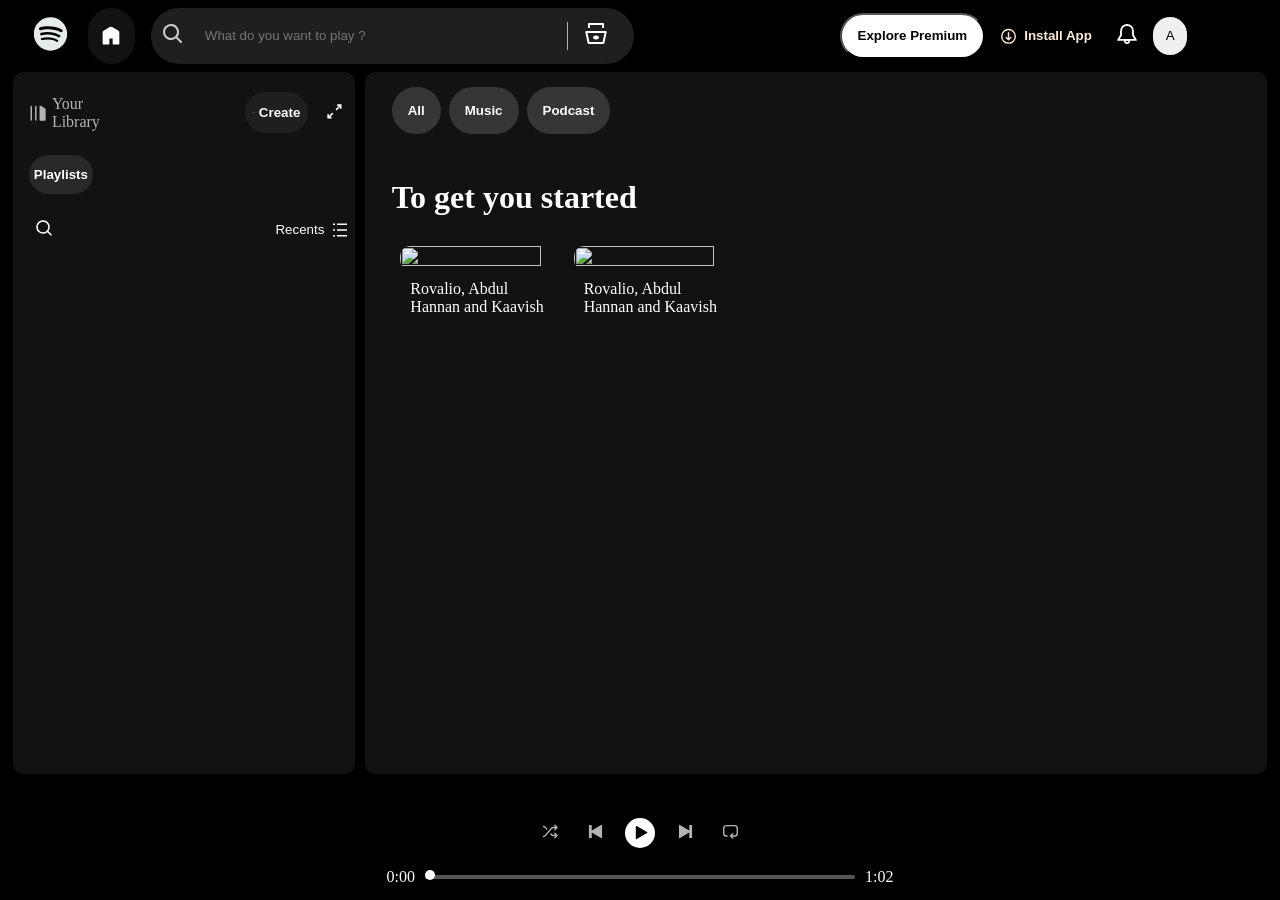
==== index.html @ 69450d86 "add more functionality to the control bar and did some UI improvement" ====
<!DOCTYPE html>
<html lang="en">

<head>
    <meta charset="UTF-8">
    <meta name="viewport" content="width=device-width, initial-scale=1.0">
    <title>Spotify Clone</title>
    <link rel="stylesheet" href="style.css">
    <link rel="stylesheet" href="utility.css">
    <link rel="icon" href="favicon.ico">

</head>

<body>
    <header class=" margine-auto align-center flex">
        <div class="logo">
            <img src="logo/Spotify-Icon-Black-Logo.wine.svg" alt="Spotify Logo" class="invert">
        </div>
        <nav class="nav flex align-center">
            <button class="home">
                <img src="logo/home.svg" alt="home" class="invet" width="20px" height="100%">
            </button>
            <div class="search-bar flex align-center">
                <div class="icon left-icon">
                    <svg viewBox="0 0 24 24" width="24" height="24" fill="#ccc">
                        <path
                            d="M10 2a8 8 0 0 1 6.32 12.9l4.39 4.38a1 1 0 0 1-1.42 1.42l-4.38-4.39A8 8 0 1 1 10 2zm0 2a6 6 0 1 0 0 12 6 6 0 0 0 0-12z">
                        </path>
                    </svg>
                </div>
                <input type="search" name="" id="" placeholder="What do you want to play ?" class="search-input">
                <div class="icon right-icon align-center">
                    <?xml version="1.0" encoding="UTF-8"?>
                    <svg xmlns="http://www.w3.org/2000/svg" viewBox="0 0 24 24" fill="#fff" width="24" height="24">
                        <path d="M15 15.5c0 1.105-1.343 2-3 2s-3-.895-3-2 1.343-2 3-2 3 .895 3 2z" />
                        <path
                            d="M1.513 9.37A1 1 0 0 1 2.291 9h19.418a1 1 0 0 1 .979 1.208l-2.339 11a1 1 0 0 1-.978.792H4.63a1 1 0 0 1-.978-.792l-2.339-11a1 1 0 0 1 .201-.837zM3.525 11l1.913 9h13.123l1.913-9H3.525zM4 2a1 1 0 0 1 1-1h14a1 1 0 0 1 1 1v4h-2V3H6v3H4V2z" />
                    </svg>
                </div>
            </div>
        </nav>
        <div class="more flex align-center">
            <button class="B1">Explore Premium</button>
            <button class="B2 align-center">
                <?xml version="1.0" encoding="UTF-8"?>
                <svg xmlns="http://www.w3.org/2000/svg" fill="currentColor" viewBox="0 0 16 16">
                    <path
                        d="M4.995 8.745a.75.75 0 0 1 1.06 0L7.25 9.939V4a.75.75 0 0 1 1.5 0v5.94l1.195-1.195a.75.75 0 1 1 1.06 1.06L8 12.811l-.528-.528a.945.945 0 0 1-.005-.005L4.995 9.805a.75.75 0 0 1 0-1.06z" />
                    <path d="M0 8a8 8 0 1 1 16 0A8 8 0 0 1 0 8zm8-6.5a6.5 6.5 0 1 0 0 13 6.5 6.5 0 0 0 0-13z" />
                </svg>
                <span>Install App</span>
            </button>
            <button class="B3 invert">
                <?xml version="1.0" encoding="UTF-8"?>
                <svg xmlns="http://www.w3.org/2000/svg" fill="currentColor" viewBox="0 0 16 16">
                    <path
                        d="M8 1.5a4 4 0 0 0-4 4v3.27a.75.75 0 0 1-.1.373L2.255 12h11.49L12.1 9.142a.75.75 0 0 1-.1-.374V5.5a4 4 0 0 0-4-4zm-5.5 4a5.5 5.5 0 0 1 11 0v3.067l2.193 3.809a.75.75 0 0 1-.65 1.124H10.5a2.5 2.5 0 0 1-5 0H.957a.75.75 0 0 1-.65-1.124L2.5 8.569V5.5zm4.5 8a1 1 0 1 0 2 0H7z" />
                </svg>
            </button>
            <button class="B4">A</button>
        </div>
        </div>
    </header>
    <div class="container flex">
        <div class="left">
            <div class="Left-content">
                <div class="Your-library flex align-center space-around">
                    <div class="your-lib flex align-center">
                        <?xml version="1.0" encoding="UTF-8"?>
                        <svg xmlns="http://www.w3.org/2000/svg" viewBox="0 0 24 24" fill="currentColor">
                            <path
                                d="M3 22a1 1 0 0 1-1-1V3a1 1 0 0 1 2 0v18a1 1 0 0 1-1 1zM15.5 2.134A1 1 0 0 0 14 3v18a1 1 0 0 0 1 1h6a1 1 0 0 0 1-1V6.464a1 1 0 0 0-.5-.866l-6-3.464zM9 2a1 1 0 0 0-1 1v18a1 1 0 1 0 2 0V3a1 1 0 0 0-1-1z" />
                        </svg>
                        Your Library
                    </div>
                    <div class="create flex align-center">

                        <button class="b1 align-center flex justify-center">
                            <?xml version="1.0" encoding="UTF-8"?>
                            <svg xmlns="http://www.w3.org/2000/svg" viewBox="0 0 16 16" fill="currentColor">
                                <path
                                    d="M15.25 8a.75.75 0 0 1-.75.75H8.75v5.75a.75.75 0 0 1-1.5 0V8.75H1.5a.75.75 0 0 1 0-1.5h5.75V1.5a.75.75 0 0 1 1.5 0v5.75h5.75a.75.75 0 0 1 .75.75z" />
                            </svg>
                            Create
                        </button>
                        <button class="b2">
                            <?xml version="1.0" encoding="UTF-8"?>
                            <svg xmlns="http://www.w3.org/2000/svg" data-encore-id="icon" role="img" aria-hidden="true"
                                class="e-9800-icon e-9800-baseline" viewBox="0 0 16 16"
                                style="--encore-icon-height: var(--encore-graphic-size-decorative-smaller); --encore-icon-width: var(--encore-graphic-size-decorative-smaller);"
                                fill="#fff">
                                <path
                                    d="M6.53 9.47a.75.75 0 0 1 0 1.06l-2.72 2.72h1.018a.75.75 0 0 1 0 1.5H1.25v-3.579a.75.75 0 0 1 1.5 0v1.018l2.72-2.72a.75.75 0 0 1 1.06 0zm2.94-2.94a.75.75 0 0 1 0-1.06l2.72-2.72h-1.018a.75.75 0 1 1 0-1.5h3.578v3.579a.75.75 0 0 1-1.5 0V3.81l-2.72 2.72a.75.75 0 0 1-1.06 0z" />
                            </svg>
                        </button>
                    </div>
                </div>
                <div class="Playlists flex align-center">
                    <button class="inline-flex align-center justify-center">Playlists</button>
                </div>
                <div class="recents flex space-between align-center">
                    <button>
                        <svg data-encore-id="icon" role="img" aria-hidden="true"
                            class="e-9800-icon e-9800-baseline CIVozJ8XNPJ60uMN23Yg" viewBox="0 0 16 16"
                            style="filter: invert(1); --encore-icon-height: var(--encore-graphic-size-decorative-smaller); --encore-icon-width: var(--encore-graphic-size-decorative-smaller);">
                            <path
                                d="M7 1.75a5.25 5.25 0 1 0 0 10.5 5.25 5.25 0 0 0 0-10.5zM.25 7a6.75 6.75 0 1 1 12.096 4.12l3.184 3.185a.75.75 0 1 1-1.06 1.06L11.304 12.2A6.75 6.75 0 0 1 .25 7z" />
                        </svg>
                    </button>
                    <button class="flex gap">
                        <span>Recents</span>
                        <svg data-encore-id="icon" role="img" aria-hidden="true"
                            class="e-9800-icon e-9800-baseline e-9800-icon--auto-mirror" viewBox="0 0 16 16"
                            style="filter: invert(1); --encore-icon-height: var(--encore-graphic-size-decorative-smaller); --encore-icon-width: var(--encore-graphic-size-decorative-smaller);">
                            <path
                                d="M15 14.5H5V13h10v1.5zm0-5.75H5v-1.5h10v1.5zM15 3H5V1.5h10V3zM3 3H1V1.5h2V3zm0 11.5H1V13h2v1.5zm0-5.75H1v-1.5h2v1.5z" />
                        </svg>
                    </button>
                    </span>
                </div>
                <div class="song-list flex column">
                    <!-- javascript code -->
                </div>
            </div>
        </div>
        <div class="right">
            <div class="Music-Type flex align-center">
                <button class="R-button flex align-center">All</button>
                <button class="R-button flex align-center">Music</button>
                <button class="R-button flex align-center">Podcast</button>
            </div>
            <div class="Right-content">
                <h1><a href="#">To get you started</a></h1>
                <div class="cards flex row">
                    <div class="card flex">
                        <img src="https://seed-mix-image.spotifycdn.com/v6/img/artist/3atMq790wQ7IqjeSO0HFeP/en/default"
                            alt="">
                        <button class="play-button">
                            <svg xmlns="http://www.w3.org/2000/svg" viewBox="0 0 24 24" aria-hidden="true" fill="none">
                                <path fill="currentColor"
                                    d="m7.05 3.606 13.49 7.788a.7.7 0 0 1 0 1.212L7.05 20.394A.7.7 0 0 1 6 19.788V4.212a.7.7 0 0 1 1.05-.606z" />
                            </svg>
                        </button>
                        <p>Rovalio, Abdul Hannan and Kaavish</p>
                    </div>
                    <div class="card flex">
                        <img src="https://seed-mix-image.spotifycdn.com/v6/img/artist/3atMq790wQ7IqjeSO0HFeP/en/default"
                            alt="">
                        <button class="play-button">
                            <svg xmlns="http://www.w3.org/2000/svg" viewBox="0 0 24 24" aria-hidden="true" fill="none">
                                <path fill="currentColor"
                                    d="m7.05 3.606 13.49 7.788a.7.7 0 0 1 0 1.212L7.05 20.394A.7.7 0 0 1 6 19.788V4.212a.7.7 0 0 1 1.05-.606z" />
                            </svg>
                        </button>
                        <p>Rovalio, Abdul Hannan and Kaavish</p>
                    </div>
                </div>
            </div>
            <footer class="spotify-footer">
                <div class="footer-top">
                    <div class="footer-top-left flex">

                        <div class="footer-column">
                            <h3 class="footer-heading">Company</h3>
                            <ul class="footer-list">
                                <li><a href="#">About</a></li>
                                <li><a href="#">Jobs</a></li>
                                <li><a href="#">For the Record</a></li>
                            </ul>
                        </div>

                        <div class="footer-column">
                            <h3 class="footer-heading">Communities</h3>
                            <ul class="footer-list">
                                <li><a href="#">For Artists</a></li>
                                <li><a href="#">Developers</a></li>
                                <li><a href="#">Advertising</a></li>
                                <li><a href="#">Investors</a></li>
                                <li><a href="#">Vendors</a></li>
                            </ul>
                        </div>

                        <div class="footer-column">
                            <h3 class="footer-heading">Useful links</h3>
                            <ul class="footer-list">
                                <li><a href="#">Support</a></li>
                                <li><a href="#">Free Mobile App</a></li>
                            </ul>
                        </div>

                        <div class="footer-column">
                            <h3 class="footer-heading">Spotify Plans</h3>
                            <ul class="footer-list">
                                <li><a href="#">Premium Individual</a></li>
                                <li><a href="#">Premium Duo</a></li>
                                <li><a href="#">Premium Family</a></li>
                                <li><a href="#">Premium Student</a></li>
                                <li><a href="#">Spotify Free</a></li>
                            </ul>
                        </div>
                    </div>
                    <div class="footer-top-right flex">
                        <button>
                            <?xml version="1.0" encoding="UTF-8"?>
                            <svg xmlns="http://www.w3.org/2000/svg" data-encore-id="icon" role="img" aria-hidden="true"
                                class="e-9800-icon e-9800-baseline" viewBox="0 0 16 16"
                                style="--encore-icon-fill: var(--text-base, #000000); --encore-icon-height: var(--encore-graphic-size-decorative-smaller); --encore-icon-width: var(--encore-graphic-size-decorative-smaller);"
                                fill="#fff">
                                <path
                                    d="M8 1.44c2.136 0 2.389.009 3.233.047.78.036 1.203.166 1.485.276.348.128.663.332.921.598.266.258.47.573.599.921.11.282.24.706.275 1.485.039.844.047 1.097.047 3.233s-.008 2.389-.047 3.232c-.035.78-.166 1.204-.275 1.486a2.654 2.654 0 0 1-1.518 1.518c-.282.11-.706.24-1.486.275-.843.039-1.097.047-3.233.047s-2.39-.008-3.232-.047c-.78-.035-1.204-.165-1.486-.275a2.477 2.477 0 0 1-.921-.599 2.477 2.477 0 0 1-.599-.92c-.11-.282-.24-.706-.275-1.486-.038-.844-.047-1.096-.047-3.232s.009-2.39.047-3.233c.036-.78.166-1.203.275-1.485.129-.348.333-.663.599-.921a2.49 2.49 0 0 1 .92-.599c.283-.11.707-.24 1.487-.275.843-.038 1.096-.047 3.232-.047L8 1.441zm.001-1.442c-2.172 0-2.445.01-3.298.048-.854.04-1.435.176-1.943.373a3.928 3.928 0 0 0-1.417.923c-.407.4-.722.883-.923 1.417-.198.508-.333 1.09-.372 1.942C.01 5.552 0 5.826 0 8c0 2.172.01 2.445.048 3.298.04.853.174 1.433.372 1.941.2.534.516 1.017.923 1.417.4.407.883.722 1.417.923.508.198 1.09.333 1.942.372.852.039 1.126.048 3.299.048 2.172 0 2.445-.01 3.298-.048.853-.04 1.433-.174 1.94-.372a4.087 4.087 0 0 0 2.34-2.34c.199-.508.334-1.09.373-1.942.039-.851.048-1.125.048-3.298s-.01-2.445-.048-3.298c-.04-.853-.174-1.433-.372-1.94a3.924 3.924 0 0 0-.923-1.418A3.928 3.928 0 0 0 13.24.42c-.508-.197-1.09-.333-1.942-.371-.851-.041-1.125-.05-3.298-.05l.001-.001z">
                                </path>
                                <path
                                    d="M8 3.892a4.108 4.108 0 1 0 0 8.216 4.108 4.108 0 0 0 0-8.216zm0 6.775a2.668 2.668 0 1 1 0-5.335 2.668 2.668 0 0 1 0 5.335zm4.27-5.978a.96.96 0 1 0 0-1.92.96.96 0 0 0 0 1.92z">
                                </path>
                            </svg>
                        </button>
                        <button>
                            <?xml version="1.0" encoding="UTF-8"?>
                            <svg xmlns="http://www.w3.org/2000/svg" data-encore-id="icon" role="img" aria-hidden="true"
                                class="e-9800-icon e-9800-baseline" viewBox="0 0 16 16"
                                style="--encore-icon-fill: var(--text-base, #000000); --encore-icon-height: var(--encore-graphic-size-decorative-smaller); --encore-icon-width: var(--encore-graphic-size-decorative-smaller);"
                                fill="#fff">
                                <path
                                    d="M13.54 3.889a2.968 2.968 0 0 0 1.333-1.683 5.937 5.937 0 0 1-1.929.738 2.992 2.992 0 0 0-.996-.706 2.98 2.98 0 0 0-1.218-.254 2.92 2.92 0 0 0-2.143.889 2.929 2.929 0 0 0-.889 2.15c0 .212.027.442.08.691a8.475 8.475 0 0 1-3.484-.932A8.536 8.536 0 0 1 1.532 2.54a2.993 2.993 0 0 0-.413 1.523c0 .519.12 1 .361 1.445.24.445.57.805.988 1.08a2.873 2.873 0 0 1-1.373-.374v.04c0 .725.23 1.365.69 1.92a2.97 2.97 0 0 0 1.739 1.048 2.937 2.937 0 0 1-1.365.056 2.94 2.94 0 0 0 1.063 1.5 2.945 2.945 0 0 0 1.77.603 5.944 5.944 0 0 1-3.77 1.302c-.243 0-.484-.016-.722-.048A8.414 8.414 0 0 0 5.15 14c.905 0 1.763-.12 2.572-.361.81-.24 1.526-.57 2.147-.988a9.044 9.044 0 0 0 1.683-1.46c.5-.556.911-1.155 1.234-1.798a9.532 9.532 0 0 0 .738-1.988 8.417 8.417 0 0 0 .246-2.429 6.177 6.177 0 0 0 1.508-1.563c-.56.249-1.14.407-1.738.476z" />
                            </svg>
                        </button>
                        <button>
                            <?xml version="1.0" encoding="UTF-8"?>
                            <svg xmlns="http://www.w3.org/2000/svg" data-encore-id="icon" role="img" aria-hidden="true"
                                class="e-9800-icon e-9800-baseline" viewBox="0 0 16 16"
                                style="--encore-icon-height: var(--encore-graphic-size-decorative-smaller); --encore-icon-width: var(--encore-graphic-size-decorative-smaller);"
                                fill="#fff">
                                <path
                                    d="M16 8a8 8 0 1 0-9.25 7.903v-5.59H4.719V8H6.75V6.237c0-2.005 1.194-3.112 3.022-3.112.875 0 1.79.156 1.79.156V5.25h-1.008c-.994 0-1.304.617-1.304 1.25V8h2.219l-.355 2.313H9.25v5.59A8.002 8.002 0 0 0 16 8z" />
                            </svg>
                        </button>

                    </div>
                </div>

                <div class="footer-bottom flex align-center">
                    <div class="legal-links flex">
                        <a href="#">Legal</a>
                        <a href="#">Safety & Privacy Center</a>
                        <a href="#">Privacy Policy</a>
                        <a href="#">Cookies</a>
                        <a href="#">About Ads</a>
                        <a href="#">Accessibility</a>
                    </div>
                    <div class="copyright flex">
                        © 2025 Spotify AB
                    </div>
                </div>
            </footer>
        </div>
    </div>
    <footer class="currently-playing">
        <div class="controls flex justify-center align-center column">
            <div class="Playing flex justify-center align-center">
                <button>
                    <?xml version="1.0" encoding="UTF-8"?>
                    <svg xmlns="http://www.w3.org/2000/svg" data-encore-id="icon" role="img" aria-hidden="true"
                        class="e-9800-icon e-9800-baseline" viewBox="0 0 16 16"
                        style="--encore-icon-height: var(--encore-graphic-size-decorative-smaller); --encore-icon-width: var(--encore-graphic-size-decorative-smaller);"
                        fill="#b3b3b3">
                        <path
                            d="M13.151.922a.75.75 0 1 0-1.06 1.06L13.109 3H11.16a3.75 3.75 0 0 0-2.873 1.34l-6.173 7.356A2.25 2.25 0 0 1 .39 12.5H0V14h.391a3.75 3.75 0 0 0 2.873-1.34l6.173-7.356a2.25 2.25 0 0 1 1.724-.804h1.947l-1.017 1.018a.75.75 0 0 0 1.06 1.06L15.98 3.75 13.15.922zM.391 3.5H0V2h.391c1.109 0 2.16.49 2.873 1.34L4.89 5.277l-.979 1.167-1.796-2.14A2.25 2.25 0 0 0 .39 3.5z" />
                        <path
                            d="m7.5 10.723.98-1.167.957 1.14a2.25 2.25 0 0 0 1.724.804h1.947l-1.017-1.018a.75.75 0 1 1 1.06-1.06l2.829 2.828-2.829 2.828a.75.75 0 1 1-1.06-1.06L13.109 13H11.16a3.75 3.75 0 0 1-2.873-1.34l-.787-.938z" />
                    </svg>
                </button>
                <button class="previous">
                    <?xml version="1.0" encoding="UTF-8"?>
                    <svg xmlns="http://www.w3.org/2000/svg" viewBox="0 0 16 16" fill="#b3b3b3">
                        <path
                            d="M3.3 1a.7.7 0 0 1 .7.7v5.15l9.95-5.744a.7.7 0 0 1 1.05.606v12.575a.7.7 0 0 1-1.05.607L4 9.149V14.3a.7.7 0 0 1-.7.7H1.7a.7.7 0 0 1-.7-.7V1.7a.7.7 0 0 1 .7-.7h1.6z" />
                    </svg>
                </button>
                <button class="inline-flex align-center justify-center" id="toggle">
                    <?xml version="1.0" encoding="UTF-8"?>
                    <svg xmlns="http://www.w3.org/2000/svg" viewBox="0 0 16 16" fill="#000000">
                        <path
                            d="M3 1.713a.7.7 0 0 1 1.05-.607l10.89 6.288a.7.7 0 0 1 0 1.212L4.05 14.894A.7.7 0 0 1 3 14.288V1.713z" />
                    </svg>
                </button>
                <button class="next">
                    <?xml version="1.0" encoding="UTF-8"?>
                    <svg xmlns="http://www.w3.org/2000/svg" data-encore-id="icon" role="img" fill="#b3b3b3"
                        aria-hidden="true" class="e-9800-icon e-9800-baseline" viewBox="0 0 16 16"
                        style="--encore-icon-height: var(--encore-graphic-size-decorative-smaller); --encore-icon-width: var(--encore-graphic-size-decorative-smaller);">
                        <path
                            d="M12.7 1a.7.7 0 0 0-.7.7v5.15L2.05 1.107A.7.7 0 0 0 1 1.712v12.575a.7.7 0 0 0 1.05.607L12 9.149V14.3a.7.7 0 0 0 .7.7h1.6a.7.7 0 0 0 .7-.7V1.7a.7.7 0 0 0-.7-.7h-1.6z" />
                    </svg>
                </button>
                <button>
                    <?xml version="1.0" encoding="UTF-8"?>
                    <svg xmlns="http://www.w3.org/2000/svg" viewBox="0 0 16 16" fill="#b3b3b3">
                        <path
                            d="M0 4.75A3.75 3.75 0 0 1 3.75 1h8.5A3.75 3.75 0 0 1 16 4.75v5a3.75 3.75 0 0 1-3.75 3.75H9.81l1.018 1.018a.75.75 0 1 1-1.06 1.06L6.939 12.75l2.829-2.828a.75.75 0 1 1 1.06 1.06L9.811 12h2.439a2.25 2.25 0 0 0 2.25-2.25v-5a2.25 2.25 0 0 0-2.25-2.25h-8.5A2.25 2.25 0 0 0 1.5 4.75v5A2.25 2.25 0 0 0 3.75 12H5v1.5H3.75A3.75 3.75 0 0 1 0 9.75v-5z" />
                    </svg>
                </button>
            </div>
            <div class="seek-bar">
                <span class="current-time" id="current-time">0:00</span>
                <input type="range" class="progress" value="0" min="0" max="100">
                <span class="duration" id="duration">1:02</span>
            </div>
        </div>
    </footer>
    <script src="script.js"></script>
</body>

</html>
---- style.css ----
* {
    margin: 0;
    padding: 0;
    box-sizing: border-box;
}

body {
    background-color: black;
    color: #fff;
}

header {
    position: relative;
    padding: 0;
    margin: 0;
    width: 98vw;
    height: 8vh;
    min-height: 65px;
}

.right-icon {
    padding-right: 1rem;
    padding-left: 1rem;
    border-left: 1px solid #b3b3b3;
}

.nav {
    height: 90%;
    gap: 1rem;
}

.home {
    border: none;
    width: 47px;
    height: 85%;
    border-radius: 30px;
    background-color: #121212;
}

.logo img {
    height: 100%;
    width: 75px;
}

.search-input {
    width: 25rem;
    height: 100%;
    border: none;
    background-color: #1f1f1f;
    color: #fff;
}

input {
    border: none;
    outline: none;
    background: transparent;
}

input:focus {
    outline: none;
    box-shadow: none;
}

.search-bar {
    gap: 20px;
    padding-left: 10px;
    padding-right: 10px;
    background-color: #1f1f1f;
    border-radius: 50px;
    width: 80%;
    height: 85%;
}


.border-white {
    border: 2px solid white;
}


.more {
    margin-right: 5rem;
    width: 70%;
    display: flex;
    justify-content: end;
    gap: 16px;
    height: 90%;
}

.B1 {
    font-weight: 700;
    padding-left: 1rem;
    padding-right: 1rem;
    height: 70%;
    background-color: #fff;
    border-radius: 30px;
    color: black;
}

.B2 {
    font-weight: 700;
    display: inline-flex;
    white-space: nowrap;
    height: 70%;
    width: 100px;
    background-color: black;
    border: none;
    color: antiquewhite;
}

.B2 svg {
    height: 50%;
    width: 15px;
    margin-right: 0.5rem;
}

.B3 {
    border: none;
    height: 70%;
    width: 20px;
    background-color: #fff;
}

.B4 {
    height: 60%;
    width: 34px;
    border-radius: 50px;
    border: none;
}

.container {
    width: 98vw;
    margin: 1%;
    margin-top: 0;
    gap: 10px;
    height: 78vh;
}

.left {
    padding: 0.5%;
    width: 28%;
    background-color: #121212;
    border-radius: 10px;
    height: 100%;
}


.Playlists {
    height: 8%;
    width: 100%;
}

.Playlists button {
    font-weight: 700;
    color: #fff;
    border: none;
    background-color: #292929;
    border-radius: 30px;
    width: 20%;
    height: 70%;
    padding: 3%;

}

.recents {
    gap: 1rem;
    height: 8%;
    width: 100%;
}

.recents button {
    color: #fff;
    border: none;
    background-color: transparent;
    border-radius: 30px;
}

.recents button:nth-of-type(1) {
    width: 30px;
    height: 30px;    
}

.recents button:nth-of-type(1):hover {
    background-color: #292929;
}

.recents button:nth-of-type(2):hover {
    transform: scale(1.1);
}

.recents button svg {
    width: 1rem;
    height: 1rem;
}

.right {
    width: 74%;
    background-color: #121212;
    border-radius: 10px;
    height: 100%;
    overflow-y: auto;
    position: relative;
    overflow-x: hidden;
}

.Right-content {
    margin-top: 30px;
    margin-left: 3%;
    width: 96%;
    height: 100%;
    margin-bottom: 10%;
}


.Right-content h1 a {
    text-decoration: none;
    color: #fff;
}

.Right-content h1 a:hover {
    text-decoration: underline;
}

.Music-Type {
    margin-left: 3%;
    gap: 0.5rem;
    height: 11%;
    width: 100%;
    position: sticky;
    z-index: 3;
    top: 0;
    background-color: #121212;
}

.currently-playing {
    position: fixed;
    margin: auto;
    width: 99vw;
    height: 13vh;
    bottom: 0;
    left: 0;
    right: 0;
    z-index: 2;
}

::-webkit-scrollbar {
    display: none;
}

.R-button {
    background-color: #363636;
    color: #fefefe;
    padding-left: 1rem;
    padding-right: 1rem;
    border: none;
    border-radius: 30px;
    height: 60%;
    font-weight: 700;
}

.Left-content {
    overflow-y: scroll;
    width: 100%;
    height: 100%;
    padding-left: 3%;
}

.Your-library {

    width: 100%;
    height: 10%;
}

.Your-library div {
    width: 40%;
    height: 100%;
}

.Your-library svg {
    height: 50%;
    width: 18%;
    margin-right: 0.3rem;
}

.your-lib {
    color: #b3b3b3;
}

.create {
    gap: 1rem;
    margin-left: 35%;
}

.b1 {
    background-color: #1f1f1f;
    width: auto;
    height: 60%;
    border-radius: 30px;
    padding-left: 0.5rem;
    padding-right: 0.5rem;
    font-weight: 700;
    border: none;
    color: #fefefe;
}

.b2 {
    color: #b3b3b3;
    border: none;
    background-color: #121212;
    width: auto;
    height: 60%;
}

.b2 svg {
    width: 70%;
    height: 70%;
}

.cards {
    display: flex;
    flex-direction: column;
    margin-top: 20px;
}

.card {
    position: relative;
    border-radius: 10px;
    flex-direction: column;
    width: 20%;
    height: 60%;
}

.card:hover {
    background-color: #a5a4a436;
    cursor: pointer;

}

.card img {
    width: 90%;
    height: 80%;
    border-radius: 10px;
    margin: auto;
    margin-top: 10px;
}

.card p {
    padding: 10px;
    margin-top: 5px;
    width: 90%;
    margin: auto;
    margin-bottom: 5px;
}

.play-button {
    position: absolute;
    right: 8%;
    top: 55%;
    width: 50px;
    height: 50px;
    background-color: #1ed760;
    border: none;
    border-radius: 50%;
    opacity: 0;
    display: flex;
    align-items: center;
    justify-content: center;
    cursor: pointer;
    transition: opacity 0.3s ease;
}

.card:hover .play-button {
    opacity: 1;
    pointer-events: auto;
}

.play-button svg {
    width: 60%;
    height: 60%;
    color: black;
}

.spotify-footer {
    padding: 4%;
    width: 99%;
    color: #fff;
    font-family: Arial, sans-serif;
}

.footer-top {
    display: flex;
    padding-bottom: 3%;
    margin-bottom: 4%;
    flex-wrap: wrap;
    border-bottom: 2px solid #fefefe;
}

.footer-top-left {
    width: 75%;
    height: 99%;
}

.footer-top-right {
    position: absolute;
    right: 4%;
    gap: 20px;
}

.footer-top-right button {
    display: inline-flex;
    align-items: center;
    justify-content: center;
    background-color: #292929;
    border: none;
    border-radius: 30px;
    width: 40px;
    height: 40px;
}

.footer-top-right button:hover {
    background-color: #a5a4a436;
}

.footer-top-right button svg {
    width: 40%;
    height: 40%;
}

.footer-column {
    flex: 1;
    min-width: 200px;
}

.footer-heading {
    color: #fff;
    font-size: 16px;
    margin-bottom: 20px;
}

.footer-list li {
    margin-bottom: 15px;
    list-style: none;
}

.footer-list a {
    color: #919496;
    text-decoration: none;
    font-size: 14px;
}

.footer-list a:hover {
    color: #fff;
    text-decoration: underline;
}

.footer-bottom {
    max-width: 1200px;
}

.legal-links {
    gap: 15px;
}

.legal-links a {
    color: #919496;
    text-decoration: none;
    font-size: 12px;
}

.legal-links a:hover {
    color: #fff;
}

.copyright {
    position: absolute;
    right: 5%;
    color: #919496;
    font-size: 12px;
}

.controls {
    height: 100%;
    width: 50%;
    margin: auto;
}

.Playing {
    width: 40%;
    height: 60%;
    gap: 15px;
}

.controls button {
    border-radius: 30px;
    color: #b3b3b3;
    background-color: transparent;
    border: none;
    height: 30px;
    width: 30px;
}

.controls button:nth-of-type(3) {
    background-color: #fff;
    color: #1ed760;
}

.controls button:hover {
    color: #fff;
    transform: scale(1.1);
}

.controls button svg {
    border: none;
    height: 50%;
    width: 50%;
}

.controls button svg:hover {
    color: #b3b3b3;
}

.seek-bar {
    width: 80%;
    display: flex;
    align-items: center;
    gap: 10px;
}

.seek-bar .progress {
    flex-grow: 1;
    appearance: none;
    height: 4px;
    border-radius: 2px;
    background: #555;
    outline: none;
}

.seek-bar .progress::-webkit-slider-thumb {
    appearance: none;
    width: 10px;
    height: 10px;
    background: white;
    border-radius: 50%;
    cursor: pointer;
    margin-top: -3px;
}

.seek-bar .progress::-moz-range-thumb {
    width: 10px;
    height: 10px;
    background: white;
    border: none;
    border-radius: 50%;
    cursor: pointer;
}

.song-list{
    margin: 0 10px;
    width: 95%;
    height: 74%;
    overflow-y: scroll;
}

.song{
    padding-left: 10px;
    gap: 1.5rem;
    width: 100%;
    min-height: 5rem;
    cursor: pointer;
}

.song:hover,
.song.playing{
    border-radius: 10px;
    background-color: #1f1f1f;
}

.song ul{
    list-style: none;
    font-weight: 500;
}
.song ul li:nth-child(2){
    color: #adadad;
}
---- utility.css ----
.flex{
    display: flex;
}
.justify-center{
    justify-content: center;
}
.align-center{
    align-items: center;
}
.margine-auto{
    margin: auto;
}
.invert{
    filter: invert(1);
}
.b-red{
    border: 2px solid red;
}
.space-around{
    justify-content: space-around;
}
.column{
    flex-direction: column;
}
.row{
    flex-direction: row;
}
.inline-flex{
    display: inline-flex;
}
.gap{
    gap: 0.5rem;
}
.space-between{
    justify-content: space-between;
}
.margine-1{
    margin: 1rem;
}
.margineBottom-1{
    margin-bottom: 1rem;
}
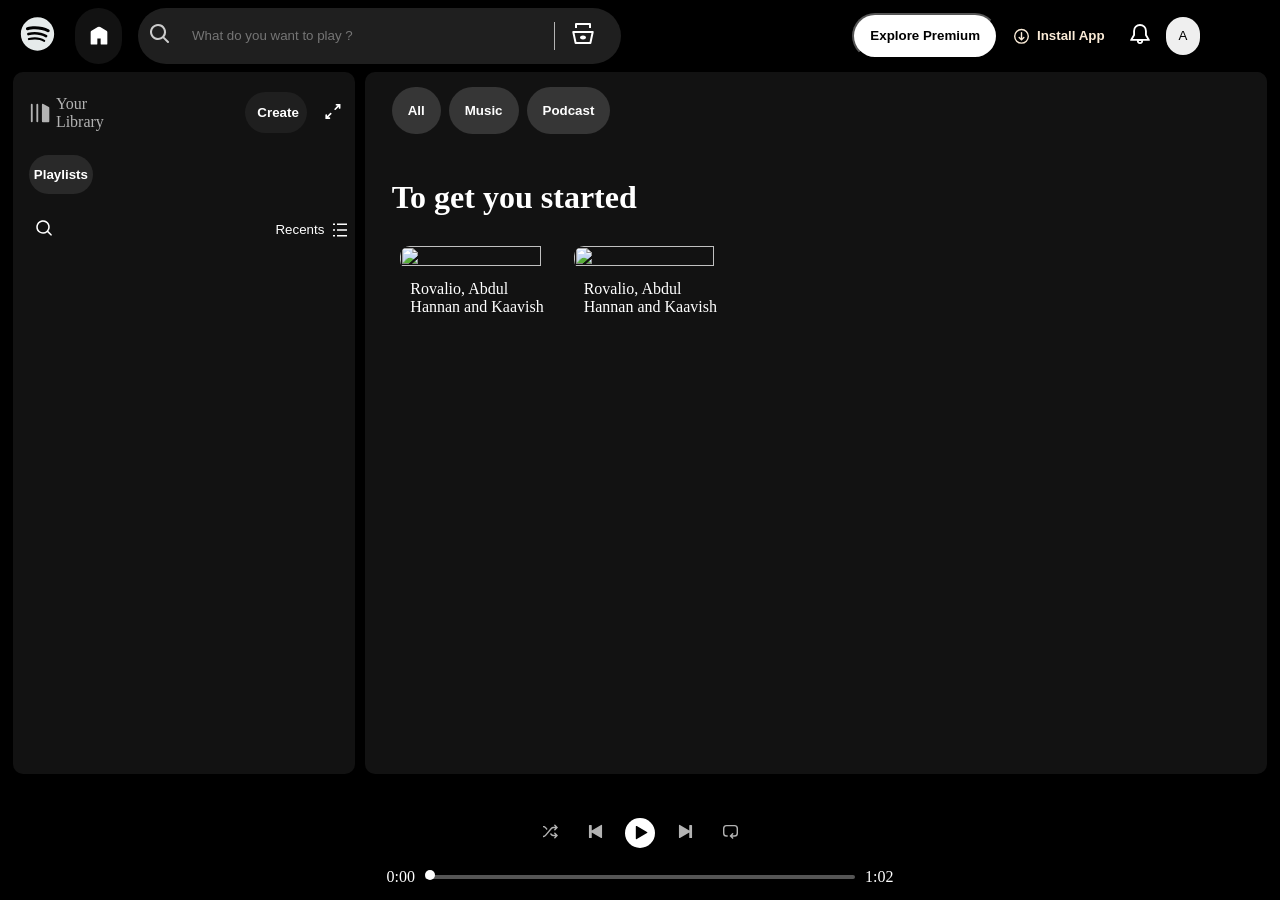
==== commit 826fd8e6: "did some UI improvements and progress on collapsing the left side" ====
--- a/index.html
+++ b/index.html
@@ -26,8 +26,7 @@
                         <path
                             d="M10 2a8 8 0 0 1 6.32 12.9l4.39 4.38a1 1 0 0 1-1.42 1.42l-4.38-4.39A8 8 0 1 1 10 2zm0 2a6 6 0 1 0 0 12 6 6 0 0 0 0-12z">
                         </path>
-                    </svg>
-                </div>
+                    </svg></div>
                 <input type="search" name="" id="" placeholder="What do you want to play ?" class="search-input">
                 <div class="icon right-icon align-center">
                     <?xml version="1.0" encoding="UTF-8"?>
@@ -62,16 +61,20 @@
         </div>
     </header>
     <div class="container flex">
-        <div class="left">
+        <div class="left" >
             <div class="Left-content">
-                <div class="Your-library flex align-center space-around">
+                <div class="Your-library flex align-center">
                     <div class="your-lib flex align-center">
-                        <?xml version="1.0" encoding="UTF-8"?>
-                        <svg xmlns="http://www.w3.org/2000/svg" viewBox="0 0 24 24" fill="currentColor">
-                            <path
+                        <div class="flex toggle-icon align-center" id="toggle-sidebar">
+                            <?xml version="1.0" encoding="UTF-8"?>
+                            <svg xmlns="http://www.w3.org/2000/svg" viewBox="0 0 24 24" fill="currentColor">
+                                <path
                                 d="M3 22a1 1 0 0 1-1-1V3a1 1 0 0 1 2 0v18a1 1 0 0 1-1 1zM15.5 2.134A1 1 0 0 0 14 3v18a1 1 0 0 0 1 1h6a1 1 0 0 0 1-1V6.464a1 1 0 0 0-.5-.866l-6-3.464zM9 2a1 1 0 0 0-1 1v18a1 1 0 1 0 2 0V3a1 1 0 0 0-1-1z" />
-                        </svg>
-                        Your Library
+                            </svg>
+                            <p>
+                                Your Library
+                            </p>
+                        </div>
                     </div>
                     <div class="create flex align-center">
 
--- a/style.css
+++ b/style.css
@@ -13,7 +13,7 @@
     position: relative;
     padding: 0;
     margin: 0;
-    width: 98vw;
+    width: 100vw;
     height: 8vh;
     min-height: 65px;
 }
@@ -26,6 +26,7 @@
 
 .nav {
     height: 90%;
+    width: 50%;
     gap: 1rem;
 }
 
@@ -51,6 +52,7 @@
 }
 
 input {
+    width: auto;
     border: none;
     outline: none;
     background: transparent;
@@ -72,9 +74,9 @@
 }
 
 
-.border-white {
+/* .border-white {
     border: 2px solid white;
-}
+} */
 
 
 .more {
@@ -141,6 +143,17 @@
     background-color: #121212;
     border-radius: 10px;
     height: 100%;
+    overflow-y: hidden;
+}
+
+
+.left_minimize {
+    padding: 0.5%;
+    width: 5%;
+    background-color: #121212;
+    border-radius: 10px;
+    height: 100%;
+    overflow-y: hidden;
 }
 
 
@@ -167,6 +180,8 @@
     width: 100%;
 }
 
+
+
 .recents button {
     color: #fff;
     border: none;
@@ -176,7 +191,7 @@
 
 .recents button:nth-of-type(1) {
     width: 30px;
-    height: 30px;    
+    height: 30px;
 }
 
 .recents button:nth-of-type(1):hover {
@@ -200,6 +215,8 @@
     overflow-y: auto;
     position: relative;
     overflow-x: hidden;
+    flex-grow: 1;
+  transition: width 0.4s ease;
 }
 
 .Right-content {
@@ -258,31 +275,39 @@
 }
 
 .Left-content {
-    overflow-y: scroll;
+    overflow-y: hidden;
     width: 100%;
     height: 100%;
     padding-left: 3%;
 }
 
 .Your-library {
-
+    overflow-y: hidden;
     width: 100%;
     height: 10%;
 }
 
 .Your-library div {
-    width: 40%;
-    height: 100%;
+    width: auto;
+    height: 100%;
+}
+
+.toggle-icon{
+    width: 50px;
+    height: auto;
 }
 
 .Your-library svg {
-    height: 50%;
-    width: 18%;
     margin-right: 0.3rem;
 }
 
 .your-lib {
     color: #b3b3b3;
+}
+
+.your-lib svg {
+    width: 24px;
+    height: 24px;
 }
 
 .create {
@@ -553,14 +578,14 @@
     cursor: pointer;
 }
 
-.song-list{
+.song-list {
     margin: 0 10px;
     width: 95%;
     height: 74%;
     overflow-y: scroll;
 }
 
-.song{
+.song {
     padding-left: 10px;
     gap: 1.5rem;
     width: 100%;
@@ -569,15 +594,38 @@
 }
 
 .song:hover,
-.song.playing{
+.song.playing {
     border-radius: 10px;
     background-color: #1f1f1f;
 }
 
-.song ul{
+.song ul {
     list-style: none;
     font-weight: 500;
 }
-.song ul li:nth-child(2){
+
+.song ul li:nth-child(2) {
     color: #adadad;
-}+}
+
+@media (max-width: 1000px) {
+    
+    .search-bar{
+        width: auto;
+    }
+    .home{
+        display: none;
+    }
+    .search-bar input{
+        display: none;
+    }
+    .right-icon{
+        display: none;
+    }
+    header{
+        position: relative;
+        background-color: #1ed760;
+        display: none;
+    }
+  
+}
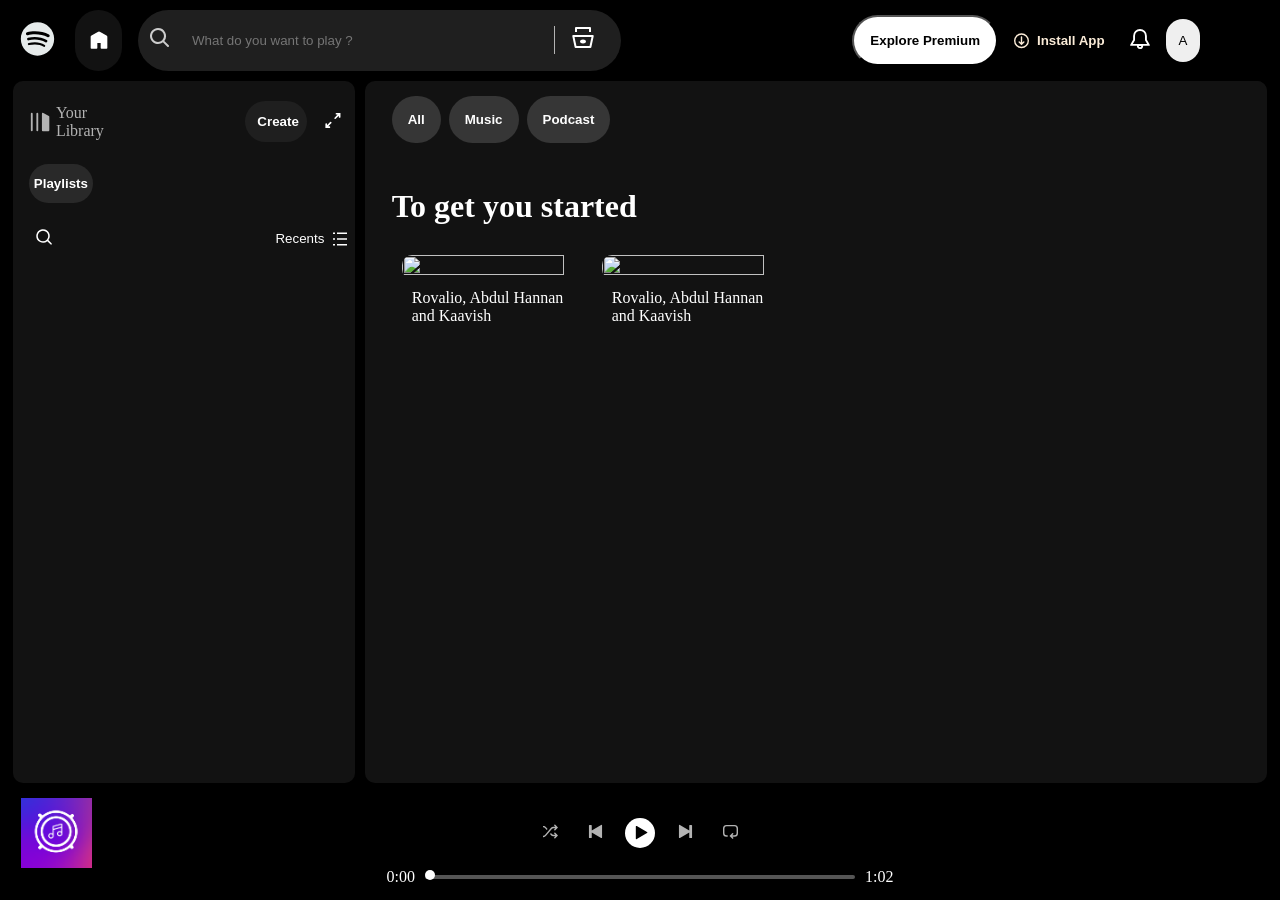
==== commit 63b363ed: "did some responsve fixes for better view in the phone using media query" ====
--- a/index.html
+++ b/index.html
@@ -12,6 +12,18 @@
 </head>
 
 <body>
+    <div class="sidebar-content flex column hidden">
+        <div id="cross">
+            <p class="cross">✕</p>
+        </div>
+        <h3>Log in</h3>
+        <h3>Sign up</h3>
+        <h4>Premium</h4>
+        <h4>Help</h4>
+        <h4>Downolad</h4>
+        <h4>Privacy</h4>
+        <h4>Terms</h4>
+    </div>
     <header class=" margine-auto align-center flex">
         <div class="logo">
             <img src="logo/Spotify-Icon-Black-Logo.wine.svg" alt="Spotify Logo" class="invert">
@@ -26,7 +38,8 @@
                         <path
                             d="M10 2a8 8 0 0 1 6.32 12.9l4.39 4.38a1 1 0 0 1-1.42 1.42l-4.38-4.39A8 8 0 1 1 10 2zm0 2a6 6 0 1 0 0 12 6 6 0 0 0 0-12z">
                         </path>
-                    </svg></div>
+                    </svg>
+                </div>
                 <input type="search" name="" id="" placeholder="What do you want to play ?" class="search-input">
                 <div class="icon right-icon align-center">
                     <?xml version="1.0" encoding="UTF-8"?>
@@ -58,18 +71,30 @@
             </button>
             <button class="B4">A</button>
         </div>
+        <div class="sidebar">
+            <button id="menuToggle" class="flex align-center">
+                <svg xmlns="http://www.w3.org/2000/svg" viewBox="0 0 24 24" width="24" height="24" fill="none"
+                    stroke="currentColor" class="invert">
+                    <path d="M4 5L20 5" stroke-width="1.5" stroke-linecap="round" stroke-linejoin="round" />
+                    <path d="M4 12L20 12" stroke-width="1.5" stroke-linecap="round" stroke-linejoin="round" />
+                    <path d="M4 19L20 19" stroke-width="1.5" stroke-linecap="round" stroke-linejoin="round" />
+                </svg>
+
+            </button>
+        </div>
         </div>
     </header>
+
     <div class="container flex">
-        <div class="left" >
+        <div class="left">
             <div class="Left-content">
-                <div class="Your-library flex align-center">
-                    <div class="your-lib flex align-center">
+                <div class="Your-library flex align-center margine-0">
+                    <div class="your-lib flex align-center margine-0">
                         <div class="flex toggle-icon align-center" id="toggle-sidebar">
                             <?xml version="1.0" encoding="UTF-8"?>
                             <svg xmlns="http://www.w3.org/2000/svg" viewBox="0 0 24 24" fill="currentColor">
                                 <path
-                                d="M3 22a1 1 0 0 1-1-1V3a1 1 0 0 1 2 0v18a1 1 0 0 1-1 1zM15.5 2.134A1 1 0 0 0 14 3v18a1 1 0 0 0 1 1h6a1 1 0 0 0 1-1V6.464a1 1 0 0 0-.5-.866l-6-3.464zM9 2a1 1 0 0 0-1 1v18a1 1 0 1 0 2 0V3a1 1 0 0 0-1-1z" />
+                                    d="M3 22a1 1 0 0 1-1-1V3a1 1 0 0 1 2 0v18a1 1 0 0 1-1 1zM15.5 2.134A1 1 0 0 0 14 3v18a1 1 0 0 0 1 1h6a1 1 0 0 0 1-1V6.464a1 1 0 0 0-.5-.866l-6-3.464zM9 2a1 1 0 0 0-1 1v18a1 1 0 1 0 2 0V3a1 1 0 0 0-1-1z" />
                             </svg>
                             <p>
                                 Your Library
@@ -77,7 +102,6 @@
                         </div>
                     </div>
                     <div class="create flex align-center">
-
                         <button class="b1 align-center flex justify-center">
                             <?xml version="1.0" encoding="UTF-8"?>
                             <svg xmlns="http://www.w3.org/2000/svg" viewBox="0 0 16 16" fill="currentColor">
@@ -121,7 +145,7 @@
                     </button>
                     </span>
                 </div>
-                <div class="song-list flex column">
+                <div class="song-list flex column grow">
                     <!-- javascript code -->
                 </div>
             </div>
@@ -160,9 +184,8 @@
                 </div>
             </div>
             <footer class="spotify-footer">
-                <div class="footer-top">
-                    <div class="footer-top-left flex">
-
+                <div class="footer-top flex space-between">
+                    <div class="footer-top-left flex wrap">
                         <div class="footer-column">
                             <h3 class="footer-heading">Company</h3>
                             <ul class="footer-list">
@@ -241,8 +264,8 @@
                     </div>
                 </div>
 
-                <div class="footer-bottom flex align-center">
-                    <div class="legal-links flex">
+                <div class="footer-bottom flex align-center space-between wrap">
+                    <div class="legal-links flex wrap">
                         <a href="#">Legal</a>
                         <a href="#">Safety & Privacy Center</a>
                         <a href="#">Privacy Policy</a>
@@ -258,6 +281,10 @@
         </div>
     </div>
     <footer class="currently-playing">
+        <div class="image flex">
+            <img src="image/music.png" alt="photo">
+            <p></p>
+        </div>
         <div class="controls flex justify-center align-center column">
             <div class="Playing flex justify-center align-center">
                 <button>
@@ -281,7 +308,7 @@
                 </button>
                 <button class="inline-flex align-center justify-center" id="toggle">
                     <?xml version="1.0" encoding="UTF-8"?>
-                    <svg xmlns="http://www.w3.org/2000/svg" viewBox="0 0 16 16" fill="#000000">
+                    <svg xmlns="http://www.w3.org/2000/svg" viewBox="0 0 16 16" fill="black">
                         <path
                             d="M3 1.713a.7.7 0 0 1 1.05-.607l10.89 6.288a.7.7 0 0 1 0 1.212L4.05 14.894A.7.7 0 0 1 3 14.288V1.713z" />
                     </svg>
--- a/style.css
+++ b/style.css
@@ -14,8 +14,7 @@
     padding: 0;
     margin: 0;
     width: 100vw;
-    height: 8vh;
-    min-height: 65px;
+    height: 9vh;
 }
 
 .right-icon {
@@ -73,9 +72,15 @@
     height: 85%;
 }
 
-
-/* .border-white {
-    border: 2px solid white;
+.sidebar {
+    display: none;
+}
+
+/* .sidebar-content{
+    z-index: -10;
+    width: 0;
+    height: 0;
+    display: none;
 } */
 
 
@@ -154,7 +159,25 @@
     border-radius: 10px;
     height: 100%;
     overflow-y: hidden;
-}
+
+}
+
+/* .icon-svg {
+    width: 24px;
+    height: 24px;
+    display: flex;
+}
+
+.left_minimize .toggle-icon {
+    width: 100%;
+    justify-content: center;
+}
+
+.left_minimize .toggle-icon svg {
+    width: 24px;
+    height: 24px;
+    margin-right: 0;
+} */
 
 
 .Playlists {
@@ -216,7 +239,7 @@
     position: relative;
     overflow-x: hidden;
     flex-grow: 1;
-  transition: width 0.4s ease;
+    transition: width 0.4s ease;
 }
 
 .Right-content {
@@ -292,7 +315,7 @@
     height: 100%;
 }
 
-.toggle-icon{
+.toggle-icon {
     width: 50px;
     height: auto;
 }
@@ -350,7 +373,7 @@
     position: relative;
     border-radius: 10px;
     flex-direction: column;
-    width: 20%;
+    width: 200px;
     height: 60%;
 }
 
@@ -425,10 +448,9 @@
 }
 
 .footer-top-right {
-    position: absolute;
-    right: 4%;
-    gap: 20px;
-}
+    gap: 10px;
+}
+
 
 .footer-top-right button {
     display: inline-flex;
@@ -452,7 +474,7 @@
 
 .footer-column {
     flex: 1;
-    min-width: 200px;
+    min-width: 170px;
 }
 
 .footer-heading {
@@ -496,8 +518,6 @@
 }
 
 .copyright {
-    position: absolute;
-    right: 5%;
     color: #919496;
     font-size: 12px;
 }
@@ -508,6 +528,21 @@
     margin: auto;
 }
 
+.image{
+    height: 60%;
+    width: auto;
+    position: absolute;
+    justify-content: start;
+    top: 15px;
+    left: 15px;
+    gap: 0.5rem;
+}
+
+.image p{
+    display: flex;
+    align-items: center;
+}
+
 .Playing {
     width: 40%;
     height: 60%;
@@ -537,6 +572,10 @@
     border: none;
     height: 50%;
     width: 50%;
+}
+
+#toggle{
+    background-color: white;
 }
 
 .controls button svg:hover {
@@ -608,24 +647,181 @@
     color: #adadad;
 }
 
-@media (max-width: 1000px) {
-    
-    .search-bar{
+@media (max-width: 1100px) {
+
+    .search-bar {
         width: auto;
     }
-    .home{
+
+    .home {
         display: none;
     }
-    .search-bar input{
+
+    .search-bar input {
         display: none;
     }
-    .right-icon{
+
+    .right-icon {
         display: none;
     }
-    header{
+
+    header {
         position: relative;
-        background-color: #1ed760;
         display: none;
-    }
-  
-}
+        height: 55px;
+    }
+
+    .footer-top-left {
+        display: flex;
+        flex-direction: column;
+    }
+
+    .footer-top {
+        flex-direction: column;
+    }
+
+    .Right-content h1 {
+        font-size: 22px;
+    }
+
+    .card {
+        width: 170px;
+        height: 230px;
+    }
+
+    .card p {
+        font-size: 12px;
+    }
+
+    .left {
+        display: none;
+    }
+
+    .currently-playing {
+        background-color: #041921;
+        position: fixed;
+        margin: auto;
+        width: 99vw;
+        height: 55px;
+        bottom: 0;
+        left: 0;
+        right: 0;
+        z-index: 3;
+
+        display: flex;
+        justify-content: space-between;
+        align-items: center;
+    }
+
+    .currently-playing button {
+        display: none;
+    }
+
+    #toggle {
+        display: block;
+        margin-left: auto;
+        margin-right: 10px;
+    }
+
+    .Playing {
+        width: 100%;
+        display: flex;
+        gap: 15px;
+    }
+
+    .B1,
+    .B4,
+    .B3 {
+        display: none;
+    }
+
+    .sidebar {
+        position: absolute;
+        right: 10px;
+        z-index: 5;
+        display: inline;
+        width: 5%;
+        height: 100%;
+        align-content: center;
+        background-color: transparent
+    }
+
+    .sidebar button {
+        background-color: transparent;
+        border: none;
+    }
+
+    .sidebar-content {
+        background-color: #121212;
+        position: fixed;
+        z-index: 10;
+        width: 101vw;
+        height: 100vh;
+        padding-left: 10%;
+        transform: translateX(200%);
+        transition: transform 0.3s ease-in-out;
+    }
+
+    .sidebar-content.show {
+        transform: translateX(0);
+    }
+
+    #cross {
+        height: 10%;
+        align-content: center;
+    }
+
+    .cross {
+        display: flex;
+        justify-content: end;
+        padding-right: 5%;
+    }
+
+    .seek-bar .current-time,
+    .seek-bar .duration {
+        display: none;
+    }
+
+    .seek-bar {
+        width: 99%;
+        display: flex;
+        position: absolute;
+        bottom: 1px;
+    }
+
+    .controls {
+        width: 100%;
+        margin: 0;
+        padding: 0;
+    }
+
+    .seek-bar input {
+        width: 100%;
+        border: 2px solid black;
+    }
+
+    .spotify-footer {
+        margin-bottom: 10%;
+    }
+
+    .image{
+        height: 80%;
+        width: auto;
+        position: absolute;
+        justify-content: start;
+        top: 5px;
+        left: 5px;
+    }
+
+    .seek-bar .progress::-webkit-slider-thumb {
+        background: transparent; 
+    }
+
+    #toggle svg{
+        filter: invert(1);
+    }
+
+    #toggle{
+        background-color: transparent;
+    }
+}
--- a/utility.css
+++ b/utility.css
@@ -39,4 +39,28 @@
 }
 .margineBottom-1{
     margin-bottom: 1rem;
+}
+
+.display-none{
+    display: none;
+}
+
+.width{
+    width: 100%;
+}
+
+.margine-0{
+    margin: 0;
+}
+
+.grow{
+    flex-grow: none;
+}
+
+.wrap{
+    flex-wrap: wrap;
+}
+
+.hidden{
+    display: none;
 }
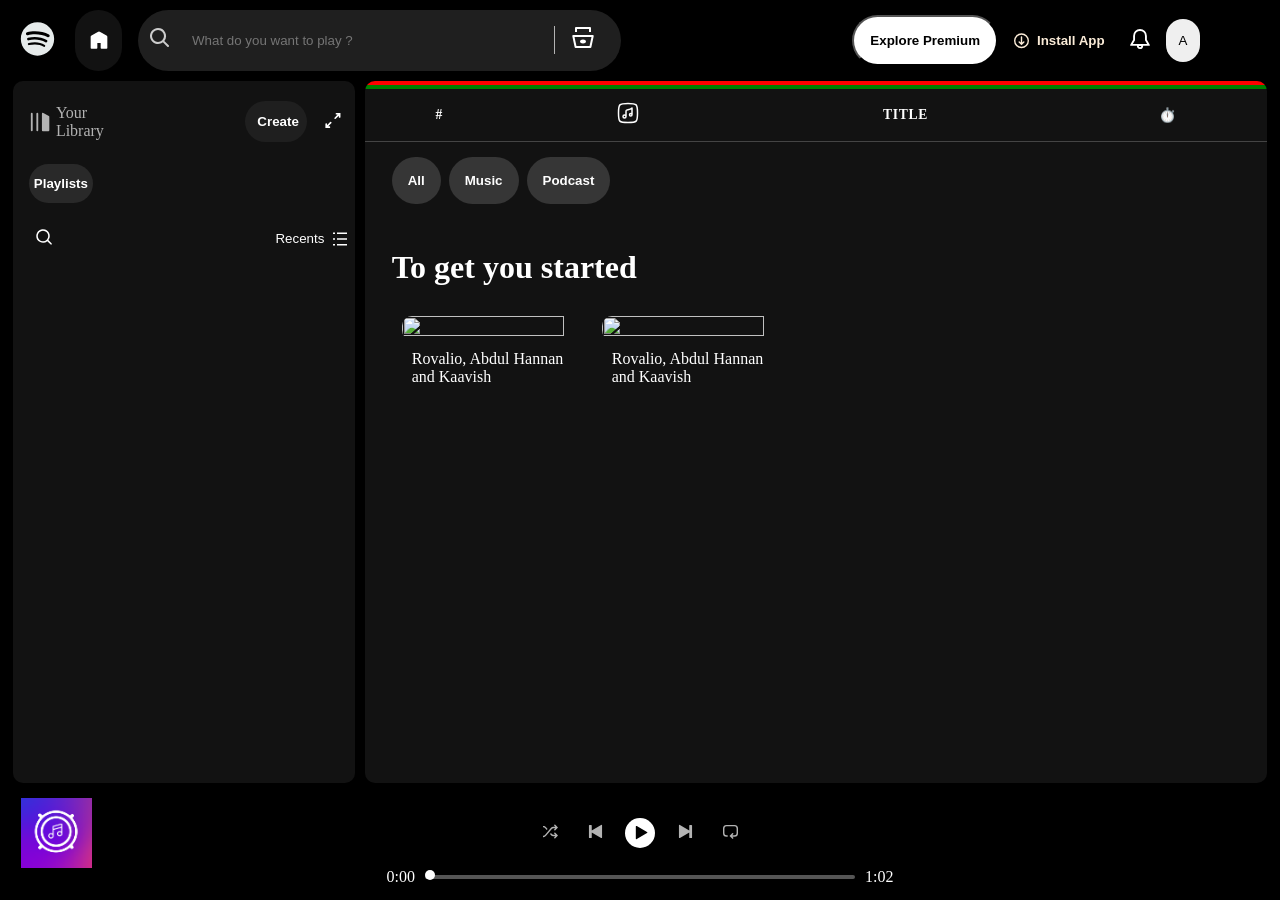
==== commit a971dfdd: "Made the JavaScript code more readable and remove some major bugs" ====
--- a/index.html
+++ b/index.html
@@ -151,6 +151,43 @@
             </div>
         </div>
         <div class="right">
+            <div class="expand">
+                <div class="cover-album b-red">
+                    <!-- <img src="https://seed-mix-image.spotifycdn.com/v6/img/artist/3atMq790wQ7IqjeSO0HFeP/en/default" alt=""> -->
+                </div>
+                <div class="tools b-green">
+
+                </div>
+                <table class="tracklist">
+                    <thead>
+                      <tr>
+                        <th>#</th>
+                        <th><svg xmlns="http://www.w3.org/2000/svg" viewBox="0 0 24 24" width="24" height="24" color="#ffffff" fill="none">
+                            <path d="M2.5 12C2.5 7.52166 2.5 5.28249 3.89124 3.89124C5.28249 2.5 7.52166 2.5 12 2.5C16.4783 2.5 18.7175 2.5 20.1088 3.89124C21.5 5.28249 21.5 7.52166 21.5 12C21.5 16.4783 21.5 18.7175 20.1088 20.1088C18.7175 21.5 16.4783 21.5 12 21.5C7.52166 21.5 5.28249 21.5 3.89124 20.1088C2.5 18.7175 2.5 16.4783 2.5 12Z" stroke="currentColor" stroke-width="1.5" />
+                            <path d="M10 15.5C10 16.3284 9.32843 17 8.5 17C7.67157 17 7 16.3284 7 15.5C7 14.6716 7.67157 14 8.5 14C9.32843 14 10 14.6716 10 15.5ZM10 15.5V11C10 10.1062 10 9.65932 10.2262 9.38299C10.4524 9.10667 10.9638 9.00361 11.9865 8.7975C13.8531 8.42135 15.3586 7.59867 16 7V13.5M16 13.75C16 14.4404 15.4404 15 14.75 15C14.0596 15 13.5 14.4404 13.5 13.75C13.5 13.0596 14.0596 12.5 14.75 12.5C15.4404 12.5 16 13.0596 16 13.75Z" stroke="currentColor" stroke-width="1.5" stroke-linecap="round" stroke-linejoin="round" />
+                        </svg></th>
+                        <th>Title</th>
+                        <th><span class="icon-clock">⏱️</span></th>
+                      </tr>
+                    </thead>
+                    <tbody>
+                        <!-- javascript code -->
+                      <!-- <tr>
+                        <td class="number">1</td>
+                        <td class="album-logo"><img src="image/music.png" alt=""></td>
+                        <td class="title">
+                          <div class="title-info">
+                            <span class="track-name">Milaap</span><br>
+                            <span class="artist">Abhay</span>
+                          </div>
+                        </td>
+                        <td class="duration">5:08</td>
+                        </td>
+                      </tr> -->
+                    </tbody>
+                  </table>
+                  
+            </div>
             <div class="Music-Type flex align-center">
                 <button class="R-button flex align-center">All</button>
                 <button class="R-button flex align-center">Music</button>
--- a/style.css
+++ b/style.css
@@ -528,7 +528,7 @@
     margin: auto;
 }
 
-.image{
+.image {
     height: 60%;
     width: auto;
     position: absolute;
@@ -538,7 +538,7 @@
     gap: 0.5rem;
 }
 
-.image p{
+.image p {
     display: flex;
     align-items: center;
 }
@@ -574,7 +574,7 @@
     width: 50%;
 }
 
-#toggle{
+#toggle {
     background-color: white;
 }
 
@@ -645,6 +645,62 @@
 
 .song ul li:nth-child(2) {
     color: #adadad;
+}
+
+.expand {
+    z-index: 100;
+    width: 100%;
+    height: auto;
+}
+
+.cover-album {
+    height: 50%;
+    width: 100%;
+}
+
+.tools {
+    width: 100%;
+    height: 18%;
+}
+
+.tracklist {
+    width: 100%;
+    height: auto;
+    border-collapse: collapse;
+}
+
+.tracklist thead th {
+    text-align: center;
+    padding: 0.75rem;
+    font-size: 0.85rem;
+    text-transform: uppercase;
+    letter-spacing: .05em;
+    border-bottom: 1px solid #444;
+}
+
+.album-logo img{
+    width: 24px;
+    height: 24px;
+}
+
+.tracklist tbody tr {
+    transition: background-color 0.2s;
+    text-align: center;
+    cursor: pointer;
+}
+
+.tracklist tbody tr:hover {
+    background: #2a2a2a;
+    cursor: pointer;
+}
+
+.tracklist td {
+    padding: 0.75rem;
+    vertical-align: middle;
+}
+
+.tracklist tr.playing {
+    background-color: rgba(255, 255, 255, 0.1);
 }
 
 @media (max-width: 1100px) {
@@ -797,14 +853,14 @@
 
     .seek-bar input {
         width: 100%;
-        border: 2px solid black;
+        color: #fefefe;
     }
 
     .spotify-footer {
         margin-bottom: 10%;
     }
 
-    .image{
+    .image {
         height: 80%;
         width: auto;
         position: absolute;
@@ -814,14 +870,14 @@
     }
 
     .seek-bar .progress::-webkit-slider-thumb {
-        background: transparent; 
-    }
-
-    #toggle svg{
+        background: transparent;
+    }
+
+    #toggle svg {
         filter: invert(1);
     }
 
-    #toggle{
+    #toggle {
         background-color: transparent;
     }
 }
--- a/utility.css
+++ b/utility.css
@@ -15,6 +15,9 @@
 }
 .b-red{
     border: 2px solid red;
+}
+.b-green{
+    border: 2px solid green;
 }
 .space-around{
     justify-content: space-around;
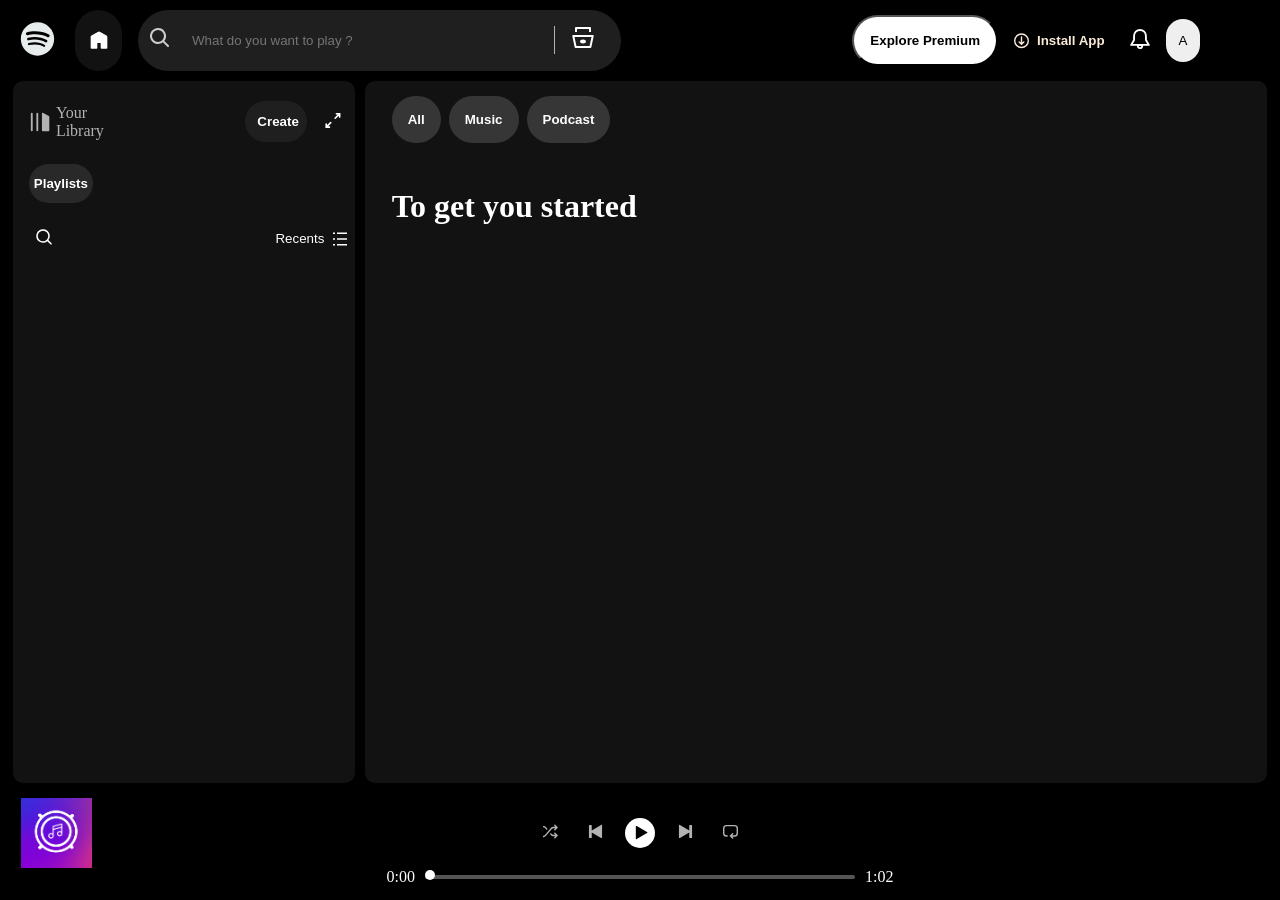
==== commit 87fdb31e: "did work on expanding the album details" ====
--- a/index.html
+++ b/index.html
@@ -151,12 +151,15 @@
             </div>
         </div>
         <div class="right">
-            <div class="expand">
-                <div class="cover-album b-red">
-                    <!-- <img src="https://seed-mix-image.spotifycdn.com/v6/img/artist/3atMq790wQ7IqjeSO0HFeP/en/default" alt=""> -->
-                </div>
-                <div class="tools b-green">
-
+            <div class="expand hidden">
+                <div class="cover-album flex">
+                    <!-- JavaScript code -->
+                </div>
+                <div class="tools">
+                    <button><svg xmlns="http://www.w3.org/2000/svg" viewBox="0 0 16 16" fill="black">
+                        <path d="M3 1.713a.7.7 0 0 1 1.05-.607l10.89 6.288a.7.7 0 0 1 0 1.212L4.05 14.894A.7.7 0 0 1 3 14.288V1.713z"></path>
+                    </svg></button>
+                    <p id="collapse-album">close</p>
                 </div>
                 <table class="tracklist">
                     <thead>
@@ -172,18 +175,6 @@
                     </thead>
                     <tbody>
                         <!-- javascript code -->
-                      <!-- <tr>
-                        <td class="number">1</td>
-                        <td class="album-logo"><img src="image/music.png" alt=""></td>
-                        <td class="title">
-                          <div class="title-info">
-                            <span class="track-name">Milaap</span><br>
-                            <span class="artist">Abhay</span>
-                          </div>
-                        </td>
-                        <td class="duration">5:08</td>
-                        </td>
-                      </tr> -->
                     </tbody>
                   </table>
                   
@@ -194,8 +185,19 @@
                 <button class="R-button flex align-center">Podcast</button>
             </div>
             <div class="Right-content">
-                <h1><a href="#">To get you started</a></h1>
+                <h1><a href="#" class="dynamic-text">To get you started</a></h1>
                 <div class="cards flex row">
+                    <!-- <div class="card flex">
+                        <img src="https://seed-mix-image.spotifycdn.com/v6/img/artist/3atMq790wQ7IqjeSO0HFeP/en/default"
+                            alt="">
+                        <button class="play-button">
+                            <svg xmlns="http://www.w3.org/2000/svg" viewBox="0 0 24 24" aria-hidden="true" fill="none">
+                                <path fill="currentColor"
+                                    d="m7.05 3.606 13.49 7.788a.7.7 0 0 1 0 1.212L7.05 20.394A.7.7 0 0 1 6 19.788V4.212a.7.7 0 0 1 1.05-.606z" />
+                            </svg>
+                        </button>
+                        <p>Rovalio, Abdul Hannan and Kaavish</p>
+                    </div>
                     <div class="card flex">
                         <img src="https://seed-mix-image.spotifycdn.com/v6/img/artist/3atMq790wQ7IqjeSO0HFeP/en/default"
                             alt="">
@@ -206,18 +208,7 @@
                             </svg>
                         </button>
                         <p>Rovalio, Abdul Hannan and Kaavish</p>
-                    </div>
-                    <div class="card flex">
-                        <img src="https://seed-mix-image.spotifycdn.com/v6/img/artist/3atMq790wQ7IqjeSO0HFeP/en/default"
-                            alt="">
-                        <button class="play-button">
-                            <svg xmlns="http://www.w3.org/2000/svg" viewBox="0 0 24 24" aria-hidden="true" fill="none">
-                                <path fill="currentColor"
-                                    d="m7.05 3.606 13.49 7.788a.7.7 0 0 1 0 1.212L7.05 20.394A.7.7 0 0 1 6 19.788V4.212a.7.7 0 0 1 1.05-.606z" />
-                            </svg>
-                        </button>
-                        <p>Rovalio, Abdul Hannan and Kaavish</p>
-                    </div>
+                    </div> -->
                 </div>
             </div>
             <footer class="spotify-footer">
--- a/style.css
+++ b/style.css
@@ -384,8 +384,8 @@
 }
 
 .card img {
-    width: 90%;
-    height: 80%;
+    width: 170px;
+    height: 200px;
     border-radius: 10px;
     margin: auto;
     margin-top: 10px;
@@ -654,13 +654,59 @@
 }
 
 .cover-album {
-    height: 50%;
-    width: 100%;
+    height: 260px;
+    width: 100%;
+    align-items: center;
+}
+
+.cover-album img {
+    border-radius: 5px;
+    margin: 20px;
+    width: 220px;
+    height: 220px;
+}
+
+.cover-album p {
+    font-size: 50px;
+    font-weight: 700;
 }
 
 .tools {
-    width: 100%;
-    height: 18%;
+    justify-content: space-between;
+    display: flex;
+    align-items: center;
+    width: 100%;
+    height: 100px;
+}
+
+.tools p {
+    margin: 20px;
+}
+
+.tools p:hover {
+    cursor: pointer;
+}
+
+.tools button {
+    margin: 15px;
+    display: flex;
+    justify-content: center;
+    align-items: center;
+    border: none;
+    background-color: #1ed760;
+    border-radius: 50px;
+    width: 50px;
+    height: 50px;
+}
+
+.tools button svg {
+    width: 20px;
+    height: 20px;
+}
+
+
+.tools button:hover {
+    cursor: pointer;
 }
 
 .tracklist {
@@ -678,7 +724,7 @@
     border-bottom: 1px solid #444;
 }
 
-.album-logo img{
+.album-logo img {
     width: 24px;
     height: 24px;
 }
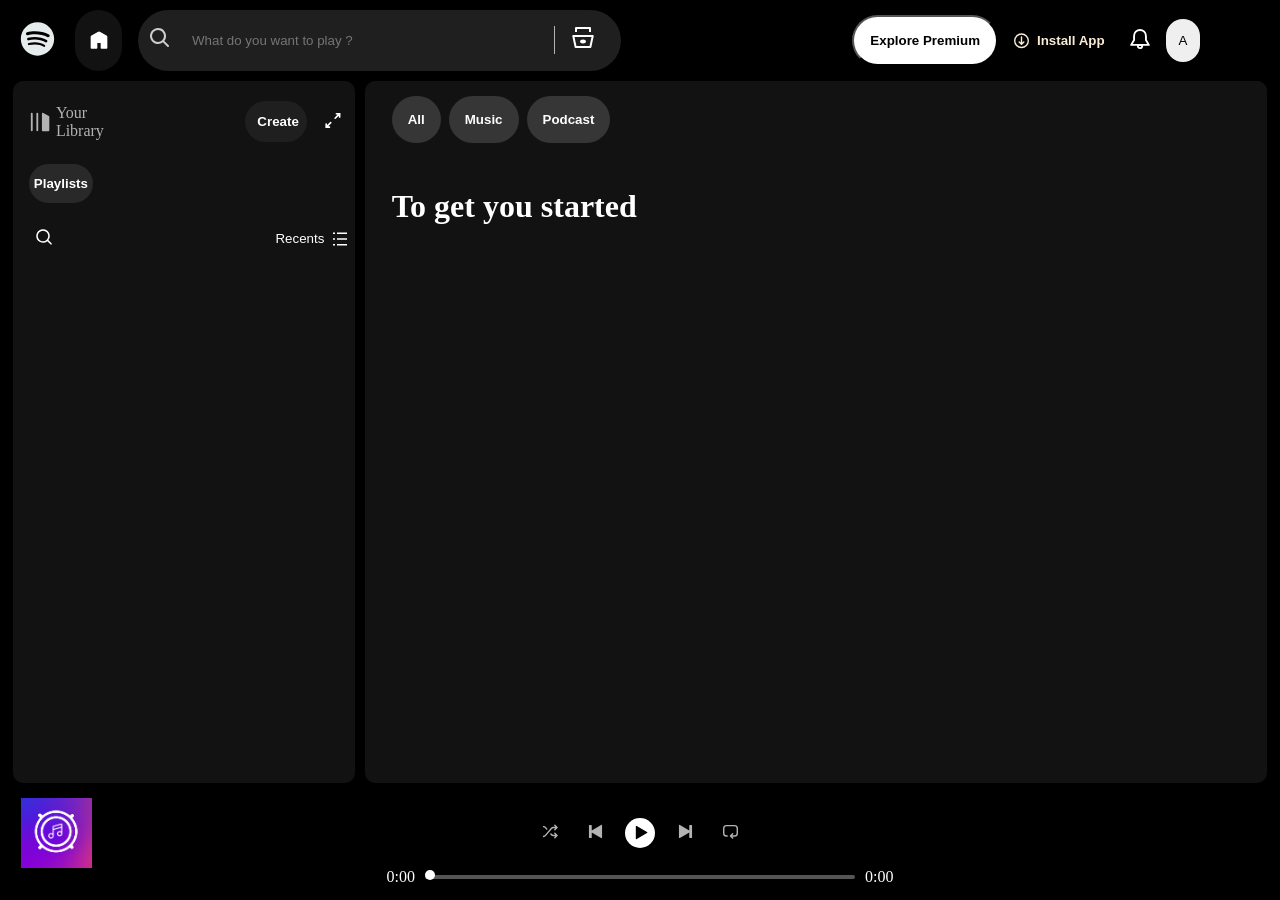
==== commit fcffd1e4: "fixed some bugs and the project is nearly done" ====
--- a/index.html
+++ b/index.html
@@ -16,13 +16,19 @@
         <div id="cross">
             <p class="cross">✕</p>
         </div>
-        <h3>Log in</h3>
-        <h3>Sign up</h3>
-        <h4>Premium</h4>
-        <h4>Help</h4>
-        <h4>Downolad</h4>
-        <h4>Privacy</h4>
-        <h4>Terms</h4>
+        <div class="extraInf flex column">
+            <h2>Log in</h2>
+            <h2>Sign up</h2>
+            <?xml version="1.0" encoding="UTF-8"?>
+            <svg width="24" height="4" viewBox="0 0 24 4" xmlns="http://www.w3.org/2000/svg">
+                <line x1="0" y1="2" x2="20" y2="2" stroke="#ffffff" stroke-width="2" />
+            </svg>
+            <h3>Premium</h3>
+            <h3>Help</h3>
+            <h3>Downolad</h3>
+            <h3>Privacy</h3>
+            <h3>Terms</h3>
+        </div>
     </div>
     <header class=" margine-auto align-center flex">
         <div class="logo">
@@ -157,27 +163,35 @@
                 </div>
                 <div class="tools">
                     <button><svg xmlns="http://www.w3.org/2000/svg" viewBox="0 0 16 16" fill="black">
-                        <path d="M3 1.713a.7.7 0 0 1 1.05-.607l10.89 6.288a.7.7 0 0 1 0 1.212L4.05 14.894A.7.7 0 0 1 3 14.288V1.713z"></path>
-                    </svg></button>
+                            <path
+                                d="M3 1.713a.7.7 0 0 1 1.05-.607l10.89 6.288a.7.7 0 0 1 0 1.212L4.05 14.894A.7.7 0 0 1 3 14.288V1.713z">
+                            </path>
+                        </svg></button>
                     <p id="collapse-album">close</p>
                 </div>
                 <table class="tracklist">
                     <thead>
-                      <tr>
-                        <th>#</th>
-                        <th><svg xmlns="http://www.w3.org/2000/svg" viewBox="0 0 24 24" width="24" height="24" color="#ffffff" fill="none">
-                            <path d="M2.5 12C2.5 7.52166 2.5 5.28249 3.89124 3.89124C5.28249 2.5 7.52166 2.5 12 2.5C16.4783 2.5 18.7175 2.5 20.1088 3.89124C21.5 5.28249 21.5 7.52166 21.5 12C21.5 16.4783 21.5 18.7175 20.1088 20.1088C18.7175 21.5 16.4783 21.5 12 21.5C7.52166 21.5 5.28249 21.5 3.89124 20.1088C2.5 18.7175 2.5 16.4783 2.5 12Z" stroke="currentColor" stroke-width="1.5" />
-                            <path d="M10 15.5C10 16.3284 9.32843 17 8.5 17C7.67157 17 7 16.3284 7 15.5C7 14.6716 7.67157 14 8.5 14C9.32843 14 10 14.6716 10 15.5ZM10 15.5V11C10 10.1062 10 9.65932 10.2262 9.38299C10.4524 9.10667 10.9638 9.00361 11.9865 8.7975C13.8531 8.42135 15.3586 7.59867 16 7V13.5M16 13.75C16 14.4404 15.4404 15 14.75 15C14.0596 15 13.5 14.4404 13.5 13.75C13.5 13.0596 14.0596 12.5 14.75 12.5C15.4404 12.5 16 13.0596 16 13.75Z" stroke="currentColor" stroke-width="1.5" stroke-linecap="round" stroke-linejoin="round" />
-                        </svg></th>
-                        <th>Title</th>
-                        <th><span class="icon-clock">⏱️</span></th>
-                      </tr>
+                        <tr>
+                            <th>#</th>
+                            <th><svg xmlns="http://www.w3.org/2000/svg" viewBox="0 0 24 24" width="24" height="24"
+                                    color="#ffffff" fill="none">
+                                    <path
+                                        d="M2.5 12C2.5 7.52166 2.5 5.28249 3.89124 3.89124C5.28249 2.5 7.52166 2.5 12 2.5C16.4783 2.5 18.7175 2.5 20.1088 3.89124C21.5 5.28249 21.5 7.52166 21.5 12C21.5 16.4783 21.5 18.7175 20.1088 20.1088C18.7175 21.5 16.4783 21.5 12 21.5C7.52166 21.5 5.28249 21.5 3.89124 20.1088C2.5 18.7175 2.5 16.4783 2.5 12Z"
+                                        stroke="currentColor" stroke-width="1.5" />
+                                    <path
+                                        d="M10 15.5C10 16.3284 9.32843 17 8.5 17C7.67157 17 7 16.3284 7 15.5C7 14.6716 7.67157 14 8.5 14C9.32843 14 10 14.6716 10 15.5ZM10 15.5V11C10 10.1062 10 9.65932 10.2262 9.38299C10.4524 9.10667 10.9638 9.00361 11.9865 8.7975C13.8531 8.42135 15.3586 7.59867 16 7V13.5M16 13.75C16 14.4404 15.4404 15 14.75 15C14.0596 15 13.5 14.4404 13.5 13.75C13.5 13.0596 14.0596 12.5 14.75 12.5C15.4404 12.5 16 13.0596 16 13.75Z"
+                                        stroke="currentColor" stroke-width="1.5" stroke-linecap="round"
+                                        stroke-linejoin="round" />
+                                </svg></th>
+                            <th>Title</th>
+                            <th><span class="icon-clock">⏱️</span></th>
+                        </tr>
                     </thead>
                     <tbody>
                         <!-- javascript code -->
                     </tbody>
-                  </table>
-                  
+                </table>
+
             </div>
             <div class="Music-Type flex align-center">
                 <button class="R-button flex align-center">All</button>
@@ -187,28 +201,7 @@
             <div class="Right-content">
                 <h1><a href="#" class="dynamic-text">To get you started</a></h1>
                 <div class="cards flex row">
-                    <!-- <div class="card flex">
-                        <img src="https://seed-mix-image.spotifycdn.com/v6/img/artist/3atMq790wQ7IqjeSO0HFeP/en/default"
-                            alt="">
-                        <button class="play-button">
-                            <svg xmlns="http://www.w3.org/2000/svg" viewBox="0 0 24 24" aria-hidden="true" fill="none">
-                                <path fill="currentColor"
-                                    d="m7.05 3.606 13.49 7.788a.7.7 0 0 1 0 1.212L7.05 20.394A.7.7 0 0 1 6 19.788V4.212a.7.7 0 0 1 1.05-.606z" />
-                            </svg>
-                        </button>
-                        <p>Rovalio, Abdul Hannan and Kaavish</p>
-                    </div>
-                    <div class="card flex">
-                        <img src="https://seed-mix-image.spotifycdn.com/v6/img/artist/3atMq790wQ7IqjeSO0HFeP/en/default"
-                            alt="">
-                        <button class="play-button">
-                            <svg xmlns="http://www.w3.org/2000/svg" viewBox="0 0 24 24" aria-hidden="true" fill="none">
-                                <path fill="currentColor"
-                                    d="m7.05 3.606 13.49 7.788a.7.7 0 0 1 0 1.212L7.05 20.394A.7.7 0 0 1 6 19.788V4.212a.7.7 0 0 1 1.05-.606z" />
-                            </svg>
-                        </button>
-                        <p>Rovalio, Abdul Hannan and Kaavish</p>
-                    </div> -->
+                    <!-- JavaScript Code -->
                 </div>
             </div>
             <footer class="spotify-footer">
@@ -361,7 +354,7 @@
             <div class="seek-bar">
                 <span class="current-time" id="current-time">0:00</span>
                 <input type="range" class="progress" value="0" min="0" max="100">
-                <span class="duration" id="duration">1:02</span>
+                <span class="duration" id="duration">0:00</span>
             </div>
         </div>
     </footer>
--- a/style.css
+++ b/style.css
@@ -76,14 +76,6 @@
     display: none;
 }
 
-/* .sidebar-content{
-    z-index: -10;
-    width: 0;
-    height: 0;
-    display: none;
-} */
-
-
 .more {
     margin-right: 5rem;
     width: 70%;
@@ -161,23 +153,6 @@
     overflow-y: hidden;
 
 }
-
-/* .icon-svg {
-    width: 24px;
-    height: 24px;
-    display: flex;
-}
-
-.left_minimize .toggle-icon {
-    width: 100%;
-    justify-content: center;
-}
-
-.left_minimize .toggle-icon svg {
-    width: 24px;
-    height: 24px;
-    margin-right: 0;
-} */
 
 
 .Playlists {
@@ -367,6 +342,7 @@
     display: flex;
     flex-direction: column;
     margin-top: 20px;
+    overflow-x: auto;
 }
 
 .card {
@@ -666,10 +642,39 @@
     height: 220px;
 }
 
-.cover-album p {
+/* .cover-album p {
     font-size: 50px;
     font-weight: 700;
-}
+} */
+
+.marquee {
+    overflow: hidden;
+    white-space: nowrap;
+    flex: 1;
+    /* let it grow to fill available space */
+    position: relative;
+}
+
+/* the moving text */
+.marquee p {
+    font-size: 50px;
+    font-weight: 700;
+    display: inline-block;
+    /* padding-left: 100%;    push it off‑screen to the right */
+    animation: marquee 5s linear infinite;
+    margin: 0;
+    /* reset default <p> margins */
+}
+
+/* @keyframes marquee {
+    0% {
+        transform: translateX(0);
+    }
+
+    100% {
+        transform: translateX(-100%);
+    }
+} */
 
 .tools {
     justify-content: space-between;
@@ -786,13 +791,30 @@
         font-size: 22px;
     }
 
+    .cards {
+        gap: 20px;
+        overflow-x: auto;
+    }
+
+    .card img {
+        width: 125px;
+        height: 150px;
+        border-radius: 10px;
+        margin: auto;
+        margin-top: 10px;
+    }
+
+    .extraInf{
+        gap: 20px;
+    }
+
     .card {
         width: 170px;
-        height: 230px;
+        height: 215px;
     }
 
     .card p {
-        font-size: 12px;
+        font-size: 18px;
     }
 
     .left {
@@ -926,4 +948,41 @@
     #toggle {
         background-color: transparent;
     }
+
+    .marquee {
+        overflow: hidden;
+        white-space: nowrap;
+        flex: 1;
+        position: relative;
+    }
+    
+    /* the moving text */
+    .marquee p {
+        font-size: 50px;
+        font-weight: 700;
+        display: inline-block;
+        animation: marquee 15s linear infinite;
+    }
+    
+    @keyframes marquee {
+        0% {
+            transform: translateX(0);
+        }
+        
+        50% {
+            transform: translateX(-100%);
+        }
+
+        50.00001%{
+            transform: translateX(100%);
+        }
+        50.01%{
+            transform: translateX(100%);
+        }
+
+        100%{
+            transform: translateX(-100);
+        }
+        
+    }
 }
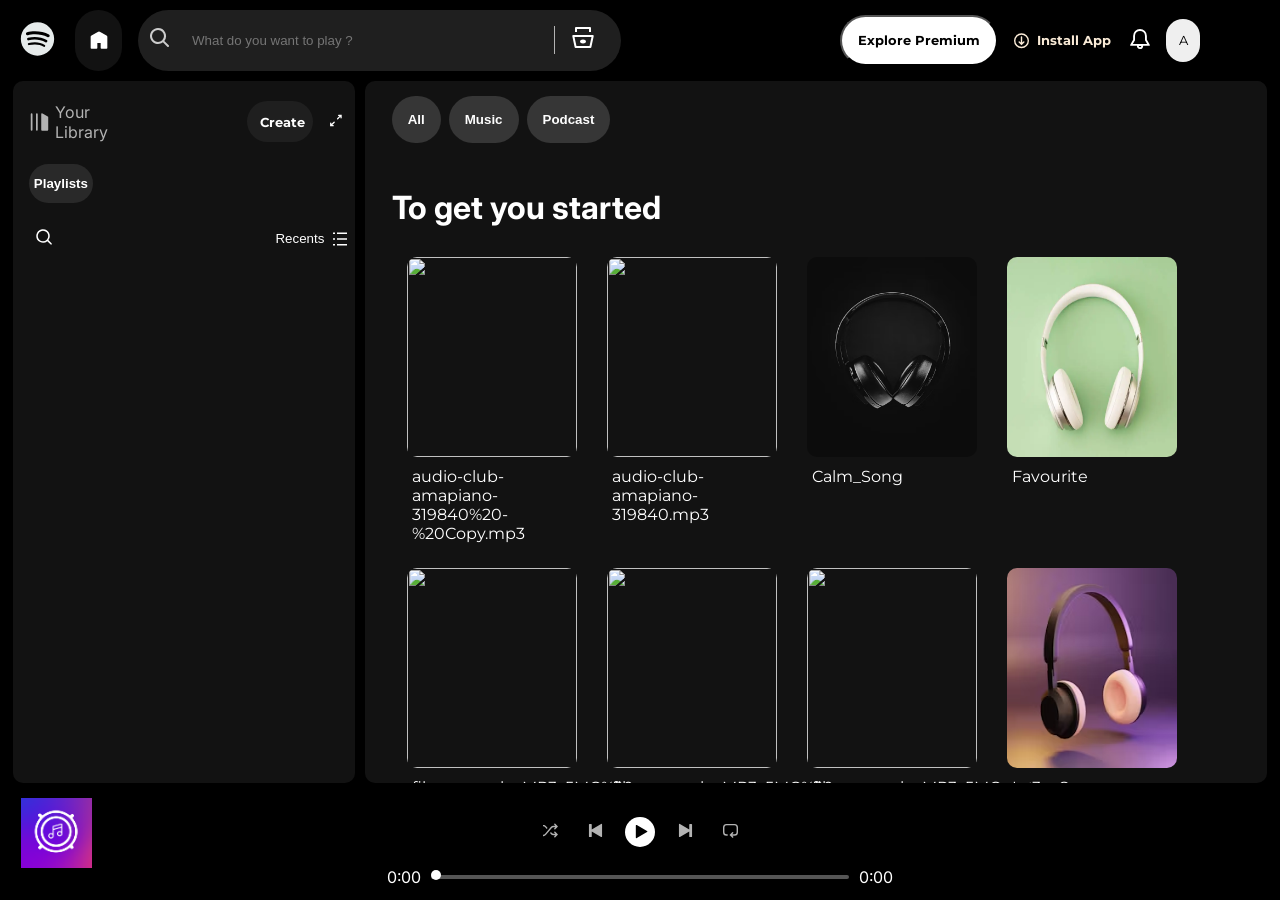
==== commit 437f4434: "back to orignal code" ====
--- a/index.html
+++ b/index.html
@@ -303,7 +303,7 @@
     </div>
     <footer class="currently-playing">
         <div class="image flex">
-            <img src="image/music.png" alt="photo">
+            <img src="./image/music.png" alt="photo">
             <p></p>
         </div>
         <div class="controls flex justify-center align-center column">
--- a/style.css
+++ b/style.css
@@ -1,988 +1,989 @@
-* {
-    margin: 0;
-    padding: 0;
-    box-sizing: border-box;
-}
-
-body {
-    background-color: black;
-    color: #fff;
-}
-
-header {
-    position: relative;
-    padding: 0;
-    margin: 0;
-    width: 100vw;
-    height: 9vh;
-}
-
-.right-icon {
-    padding-right: 1rem;
-    padding-left: 1rem;
-    border-left: 1px solid #b3b3b3;
-}
-
-.nav {
-    height: 90%;
-    width: 50%;
-    gap: 1rem;
-}
-
-.home {
-    border: none;
-    width: 47px;
-    height: 85%;
-    border-radius: 30px;
-    background-color: #121212;
-}
-
-.logo img {
-    height: 100%;
-    width: 75px;
-}
-
-.search-input {
-    width: 25rem;
-    height: 100%;
-    border: none;
-    background-color: #1f1f1f;
-    color: #fff;
-}
-
-input {
-    width: auto;
-    border: none;
-    outline: none;
-    background: transparent;
-}
-
-input:focus {
-    outline: none;
-    box-shadow: none;
-}
-
-.search-bar {
-    gap: 20px;
-    padding-left: 10px;
-    padding-right: 10px;
-    background-color: #1f1f1f;
-    border-radius: 50px;
-    width: 80%;
-    height: 85%;
-}
-
-.sidebar {
-    display: none;
-}
-
-.more {
-    margin-right: 5rem;
-    width: 70%;
-    display: flex;
-    justify-content: end;
-    gap: 16px;
-    height: 90%;
-}
-
-.B1 {
-    font-weight: 700;
-    padding-left: 1rem;
-    padding-right: 1rem;
-    height: 70%;
-    background-color: #fff;
-    border-radius: 30px;
-    color: black;
-}
-
-.B2 {
-    font-weight: 700;
-    display: inline-flex;
-    white-space: nowrap;
-    height: 70%;
-    width: 100px;
-    background-color: black;
-    border: none;
-    color: antiquewhite;
-}
-
-.B2 svg {
-    height: 50%;
-    width: 15px;
-    margin-right: 0.5rem;
-}
-
-.B3 {
-    border: none;
-    height: 70%;
-    width: 20px;
-    background-color: #fff;
-}
-
-.B4 {
-    height: 60%;
-    width: 34px;
-    border-radius: 50px;
-    border: none;
-}
-
-.container {
-    width: 98vw;
-    margin: 1%;
-    margin-top: 0;
-    gap: 10px;
-    height: 78vh;
-}
-
-.left {
-    padding: 0.5%;
-    width: 28%;
-    background-color: #121212;
-    border-radius: 10px;
-    height: 100%;
-    overflow-y: hidden;
-}
-
-
-.left_minimize {
-    padding: 0.5%;
-    width: 5%;
-    background-color: #121212;
-    border-radius: 10px;
-    height: 100%;
-    overflow-y: hidden;
-
-}
-
-
-.Playlists {
-    height: 8%;
-    width: 100%;
-}
-
-.Playlists button {
-    font-weight: 700;
-    color: #fff;
-    border: none;
-    background-color: #292929;
-    border-radius: 30px;
-    width: 20%;
-    height: 70%;
-    padding: 3%;
-
-}
-
-.recents {
-    gap: 1rem;
-    height: 8%;
-    width: 100%;
-}
-
-
-
-.recents button {
-    color: #fff;
-    border: none;
-    background-color: transparent;
-    border-radius: 30px;
-}
-
-.recents button:nth-of-type(1) {
-    width: 30px;
-    height: 30px;
-}
-
-.recents button:nth-of-type(1):hover {
-    background-color: #292929;
-}
-
-.recents button:nth-of-type(2):hover {
-    transform: scale(1.1);
-}
-
-.recents button svg {
-    width: 1rem;
-    height: 1rem;
-}
-
-.right {
-    width: 74%;
-    background-color: #121212;
-    border-radius: 10px;
-    height: 100%;
-    overflow-y: auto;
-    position: relative;
-    overflow-x: hidden;
-    flex-grow: 1;
-    transition: width 0.4s ease;
-}
-
-.Right-content {
-    margin-top: 30px;
-    margin-left: 3%;
-    width: 96%;
-    height: 100%;
-    margin-bottom: 10%;
-}
-
-
-.Right-content h1 a {
-    text-decoration: none;
-    color: #fff;
-}
-
-.Right-content h1 a:hover {
-    text-decoration: underline;
-}
-
-.Music-Type {
-    margin-left: 3%;
-    gap: 0.5rem;
-    height: 11%;
-    width: 100%;
-    position: sticky;
-    z-index: 3;
-    top: 0;
-    background-color: #121212;
-}
-
-.currently-playing {
-    position: fixed;
-    margin: auto;
-    width: 99vw;
-    height: 13vh;
-    bottom: 0;
-    left: 0;
-    right: 0;
-    z-index: 2;
-}
-
-::-webkit-scrollbar {
-    display: none;
-}
-
-.R-button {
-    background-color: #363636;
-    color: #fefefe;
-    padding-left: 1rem;
-    padding-right: 1rem;
-    border: none;
-    border-radius: 30px;
-    height: 60%;
-    font-weight: 700;
-}
-
-.Left-content {
-    overflow-y: hidden;
-    width: 100%;
-    height: 100%;
-    padding-left: 3%;
-}
-
-.Your-library {
-    overflow-y: hidden;
-    width: 100%;
-    height: 10%;
-}
-
-.Your-library div {
-    width: auto;
-    height: 100%;
-}
-
-.toggle-icon {
-    width: 50px;
-    height: auto;
-}
-
-.Your-library svg {
-    margin-right: 0.3rem;
-}
-
-.your-lib {
-    color: #b3b3b3;
-}
-
-.your-lib svg {
-    width: 24px;
-    height: 24px;
-}
-
-.create {
-    gap: 1rem;
-    margin-left: 35%;
-}
-
-.b1 {
-    background-color: #1f1f1f;
-    width: auto;
-    height: 60%;
-    border-radius: 30px;
-    padding-left: 0.5rem;
-    padding-right: 0.5rem;
-    font-weight: 700;
-    border: none;
-    color: #fefefe;
-}
-
-.b2 {
-    color: #b3b3b3;
-    border: none;
-    background-color: #121212;
-    width: auto;
-    height: 60%;
-}
-
-.b2 svg {
-    width: 70%;
-    height: 70%;
-}
-
-.cards {
-    display: flex;
-    flex-direction: column;
-    margin-top: 20px;
-    overflow-x: auto;
-}
-
-.card {
-    position: relative;
-    border-radius: 10px;
-    flex-direction: column;
-    width: 200px;
-    height: 60%;
-}
-
-.card:hover {
-    background-color: #a5a4a436;
-    cursor: pointer;
-
-}
-
-.card img {
-    width: 170px;
-    height: 200px;
-    border-radius: 10px;
-    margin: auto;
-    margin-top: 10px;
-}
-
-.card p {
-    padding: 10px;
-    margin-top: 5px;
-    width: 90%;
-    margin: auto;
-    margin-bottom: 5px;
-}
-
-.play-button {
-    position: absolute;
-    right: 8%;
-    top: 55%;
-    width: 50px;
-    height: 50px;
-    background-color: #1ed760;
-    border: none;
-    border-radius: 50%;
-    opacity: 0;
-    display: flex;
-    align-items: center;
-    justify-content: center;
-    cursor: pointer;
-    transition: opacity 0.3s ease;
-}
-
-.card:hover .play-button {
-    opacity: 1;
-    pointer-events: auto;
-}
-
-.play-button svg {
-    width: 60%;
-    height: 60%;
-    color: black;
-}
-
-.spotify-footer {
-    padding: 4%;
-    width: 99%;
-    color: #fff;
-    font-family: Arial, sans-serif;
-}
-
-.footer-top {
-    display: flex;
-    padding-bottom: 3%;
-    margin-bottom: 4%;
-    flex-wrap: wrap;
-    border-bottom: 2px solid #fefefe;
-}
-
-.footer-top-left {
-    width: 75%;
-    height: 99%;
-}
-
-.footer-top-right {
-    gap: 10px;
-}
-
-
-.footer-top-right button {
-    display: inline-flex;
-    align-items: center;
-    justify-content: center;
-    background-color: #292929;
-    border: none;
-    border-radius: 30px;
-    width: 40px;
-    height: 40px;
-}
-
-.footer-top-right button:hover {
-    background-color: #a5a4a436;
-}
-
-.footer-top-right button svg {
-    width: 40%;
-    height: 40%;
-}
-
-.footer-column {
-    flex: 1;
-    min-width: 170px;
-}
-
-.footer-heading {
-    color: #fff;
-    font-size: 16px;
-    margin-bottom: 20px;
-}
-
-.footer-list li {
-    margin-bottom: 15px;
-    list-style: none;
-}
-
-.footer-list a {
-    color: #919496;
-    text-decoration: none;
-    font-size: 14px;
-}
-
-.footer-list a:hover {
-    color: #fff;
-    text-decoration: underline;
-}
-
-.footer-bottom {
-    max-width: 1200px;
-}
-
-.legal-links {
-    gap: 15px;
-}
-
-.legal-links a {
-    color: #919496;
-    text-decoration: none;
-    font-size: 12px;
-}
-
-.legal-links a:hover {
-    color: #fff;
-}
-
-.copyright {
-    color: #919496;
-    font-size: 12px;
-}
-
-.controls {
-    height: 100%;
-    width: 50%;
-    margin: auto;
-}
-
-.image {
-    height: 60%;
-    width: auto;
-    position: absolute;
-    justify-content: start;
-    top: 15px;
-    left: 15px;
-    gap: 0.5rem;
-}
-
-.image p {
-    display: flex;
-    align-items: center;
-}
-
-.Playing {
-    width: 40%;
-    height: 60%;
-    gap: 15px;
-}
-
-.controls button {
-    border-radius: 30px;
-    color: #b3b3b3;
-    background-color: transparent;
-    border: none;
-    height: 30px;
-    width: 30px;
-}
-
-.controls button:nth-of-type(3) {
-    background-color: #fff;
-    color: #1ed760;
-}
-
-.controls button:hover {
-    color: #fff;
-    transform: scale(1.1);
-}
-
-.controls button svg {
-    border: none;
-    height: 50%;
-    width: 50%;
-}
-
-#toggle {
-    background-color: white;
-}
-
-.controls button svg:hover {
-    color: #b3b3b3;
-}
-
-.seek-bar {
-    width: 80%;
-    display: flex;
-    align-items: center;
-    gap: 10px;
-}
-
-.seek-bar .progress {
-    flex-grow: 1;
-    appearance: none;
-    height: 4px;
-    border-radius: 2px;
-    background: #555;
-    outline: none;
-}
-
-.seek-bar .progress::-webkit-slider-thumb {
-    appearance: none;
-    width: 10px;
-    height: 10px;
-    background: white;
-    border-radius: 50%;
-    cursor: pointer;
-    margin-top: -3px;
-}
-
-.seek-bar .progress::-moz-range-thumb {
-    width: 10px;
-    height: 10px;
-    background: white;
-    border: none;
-    border-radius: 50%;
-    cursor: pointer;
-}
-
-.song-list {
-    margin: 0 10px;
-    width: 95%;
-    height: 74%;
-    overflow-y: scroll;
-}
-
-.song {
-    padding-left: 10px;
-    gap: 1.5rem;
-    width: 100%;
-    min-height: 5rem;
-    cursor: pointer;
-}
-
-.song:hover,
-.song.playing {
-    border-radius: 10px;
-    background-color: #1f1f1f;
-}
-
-.song ul {
-    list-style: none;
-    font-weight: 500;
-}
-
-.song ul li:nth-child(2) {
-    color: #adadad;
-}
-
-.expand {
-    z-index: 100;
-    width: 100%;
-    height: auto;
-}
-
-.cover-album {
-    height: 260px;
-    width: 100%;
-    align-items: center;
-}
-
-.cover-album img {
-    border-radius: 5px;
-    margin: 20px;
-    width: 220px;
-    height: 220px;
-}
-
-/* .cover-album p {
-    font-size: 50px;
-    font-weight: 700;
-} */
-
-.marquee {
-    overflow: hidden;
-    white-space: nowrap;
-    flex: 1;
-    /* let it grow to fill available space */
-    position: relative;
-}
-
-/* the moving text */
-.marquee p {
-    font-size: 50px;
-    font-weight: 700;
-    display: inline-block;
-    /* padding-left: 100%;    push it off‑screen to the right */
-    animation: marquee 5s linear infinite;
-    margin: 0;
-    /* reset default <p> margins */
-}
-
-/* @keyframes marquee {
-    0% {
-        transform: translateX(0);
-    }
-
-    100% {
-        transform: translateX(-100%);
-    }
-} */
-
-.tools {
-    justify-content: space-between;
-    display: flex;
-    align-items: center;
-    width: 100%;
-    height: 100px;
-}
-
-.tools p {
-    margin: 20px;
-}
-
-.tools p:hover {
-    cursor: pointer;
-}
-
-.tools button {
-    margin: 15px;
-    display: flex;
-    justify-content: center;
-    align-items: center;
-    border: none;
-    background-color: #1ed760;
-    border-radius: 50px;
-    width: 50px;
-    height: 50px;
-}
-
-.tools button svg {
-    width: 20px;
-    height: 20px;
-}
-
-
-.tools button:hover {
-    cursor: pointer;
-}
-
-.tracklist {
-    width: 100%;
-    height: auto;
-    border-collapse: collapse;
-}
-
-.tracklist thead th {
-    text-align: center;
-    padding: 0.75rem;
-    font-size: 0.85rem;
-    text-transform: uppercase;
-    letter-spacing: .05em;
-    border-bottom: 1px solid #444;
-}
-
-.album-logo img {
-    width: 24px;
-    height: 24px;
-}
-
-.tracklist tbody tr {
-    transition: background-color 0.2s;
-    text-align: center;
-    cursor: pointer;
-}
-
-.tracklist tbody tr:hover {
-    background: #2a2a2a;
-    cursor: pointer;
-}
-
-.tracklist td {
-    padding: 0.75rem;
-    vertical-align: middle;
-}
-
-.tracklist tr.playing {
-    background-color: rgba(255, 255, 255, 0.1);
-}
-
-@media (max-width: 1100px) {
-
-    .search-bar {
-        width: auto;
-    }
-
-    .home {
-        display: none;
-    }
-
-    .search-bar input {
-        display: none;
-    }
-
-    .right-icon {
-        display: none;
-    }
-
-    header {
-        position: relative;
-        display: none;
-        height: 55px;
-    }
-
-    .footer-top-left {
-        display: flex;
-        flex-direction: column;
-    }
-
-    .footer-top {
-        flex-direction: column;
-    }
-
-    .Right-content h1 {
-        font-size: 22px;
-    }
-
-    .cards {
-        gap: 20px;
-        overflow-x: auto;
-    }
-
-    .card img {
-        width: 125px;
-        height: 150px;
-        border-radius: 10px;
-        margin: auto;
-        margin-top: 10px;
-    }
-
-    .extraInf{
-        gap: 20px;
-    }
-
-    .card {
-        width: 170px;
-        height: 215px;
-    }
-
-    .card p {
-        font-size: 18px;
-    }
-
-    .left {
-        display: none;
-    }
-
-    .currently-playing {
-        background-color: #041921;
-        position: fixed;
-        margin: auto;
-        width: 99vw;
-        height: 55px;
-        bottom: 0;
-        left: 0;
-        right: 0;
-        z-index: 3;
-
-        display: flex;
-        justify-content: space-between;
-        align-items: center;
-    }
-
-    .currently-playing button {
-        display: none;
-    }
-
-    #toggle {
-        display: block;
-        margin-left: auto;
-        margin-right: 10px;
-    }
-
-    .Playing {
-        width: 100%;
-        display: flex;
-        gap: 15px;
-    }
-
-    .B1,
-    .B4,
-    .B3 {
-        display: none;
-    }
-
-    .sidebar {
-        position: absolute;
-        right: 10px;
-        z-index: 5;
-        display: inline;
-        width: 5%;
-        height: 100%;
-        align-content: center;
-        background-color: transparent
-    }
-
-    .sidebar button {
-        background-color: transparent;
-        border: none;
-    }
-
-    .sidebar-content {
-        background-color: #121212;
-        position: fixed;
-        z-index: 10;
-        width: 101vw;
-        height: 100vh;
-        padding-left: 10%;
-        transform: translateX(200%);
-        transition: transform 0.3s ease-in-out;
-    }
-
-    .sidebar-content.show {
-        transform: translateX(0);
-    }
-
-    #cross {
-        height: 10%;
-        align-content: center;
-    }
-
-    .cross {
-        display: flex;
-        justify-content: end;
-        padding-right: 5%;
-    }
-
-    .seek-bar .current-time,
-    .seek-bar .duration {
-        display: none;
-    }
-
-    .seek-bar {
-        width: 99%;
-        display: flex;
-        position: absolute;
-        bottom: 1px;
-    }
-
-    .controls {
-        width: 100%;
-        margin: 0;
-        padding: 0;
-    }
-
-    .seek-bar input {
-        width: 100%;
-        color: #fefefe;
-    }
-
-    .spotify-footer {
-        margin-bottom: 10%;
-    }
-
-    .image {
-        height: 80%;
-        width: auto;
-        position: absolute;
-        justify-content: start;
-        top: 5px;
-        left: 5px;
-    }
-
-    .seek-bar .progress::-webkit-slider-thumb {
-        background: transparent;
-    }
-
-    #toggle svg {
-        filter: invert(1);
-    }
-
-    #toggle {
-        background-color: transparent;
-    }
-
-    .marquee {
-        overflow: hidden;
-        white-space: nowrap;
-        flex: 1;
-        position: relative;
-    }
-    
-    /* the moving text */
-    .marquee p {
-        font-size: 50px;
-        font-weight: 700;
-        display: inline-block;
-        animation: marquee 15s linear infinite;
-    }
-    
-    @keyframes marquee {
-        0% {
-            transform: translateX(0);
-        }
-        
-        50% {
-            transform: translateX(-100%);
-        }
-
-        50.00001%{
-            transform: translateX(100%);
-        }
-        50.01%{
-            transform: translateX(100%);
-        }
-
-        100%{
-            transform: translateX(-100);
-        }
-        
-    }
+@import url('https://fonts.googleapis.com/css2?family=Montserrat:wght@400;600&family=Inter:wght@400;500&display=swap');
+
+
+:root {
+    --font-heading: 'Montserrat', sans-serif;
+    --font-body: 'Inter', sans-serif;
+}
+
+* {
+    margin: 0;
+    padding: 0;
+    box-sizing: border-box;
+}
+
+body {
+    font-family: var(--font-body);
+    background-color: black;
+    color: #fff;
+}
+
+header {
+    position: relative;
+    padding: 0;
+    margin: 0;
+    width: 100vw;
+    height: 9vh;
+}
+
+.right-icon {
+    padding-right: 1rem;
+    padding-left: 1rem;
+    border-left: 1px solid #b3b3b3;
+}
+
+.nav {
+    height: 90%;
+    width: 50%;
+    gap: 1rem;
+}
+
+.home {
+    border: none;
+    width: 47px;
+    height: 85%;
+    border-radius: 30px;
+    background-color: #121212;
+}
+
+.logo img {
+    height: 100%;
+    width: 75px;
+}
+
+.search-input {
+    width: 25rem;
+    height: 100%;
+    border: none;
+    background-color: #1f1f1f;
+    color: #fff;
+}
+
+input {
+    width: auto;
+    border: none;
+    outline: none;
+    background: transparent;
+}
+
+input:focus {
+    outline: none;
+    box-shadow: none;
+}
+
+.search-bar {
+    gap: 20px;
+    padding-left: 10px;
+    padding-right: 10px;
+    background-color: #1f1f1f;
+    border-radius: 50px;
+    width: 80%;
+    height: 85%;
+}
+
+.sidebar {
+    display: none;
+}
+
+.more {
+    margin-right: 5rem;
+    width: 70%;
+    display: flex;
+    justify-content: end;
+    gap: 16px;
+    height: 90%;
+}
+
+.B1 {
+    font-family: var(--font-heading);
+    font-weight: 700;
+    padding-left: 1rem;
+    padding-right: 1rem;
+    height: 70%;
+    background-color: #fff;
+    border-radius: 30px;
+    color: black;
+}
+
+.B2 {
+    font-family: var(--font-heading);
+    font-weight: 700;
+    display: inline-flex;
+    white-space: nowrap;
+    height: 70%;
+    width: 100px;
+    background-color: black;
+    border: none;
+    color: antiquewhite;
+}
+
+.B2 svg {
+    height: 50%;
+    width: 15px;
+    margin-right: 0.5rem;
+}
+
+.B3 {
+    font-family: var(--font-heading);
+    border: none;
+    height: 70%;
+    width: 20px;
+    background-color: #fff;
+}
+
+.B4 {
+    font-family: var(--font-heading);
+    height: 60%;
+    width: 34px;
+    border-radius: 50px;
+    border: none;
+}
+
+.container {
+    width: 98vw;
+    margin: 1%;
+    margin-top: 0;
+    gap: 10px;
+    height: 78vh;
+}
+
+.left {
+    padding: 0.5%;
+    width: 28%;
+    background-color: #121212;
+    border-radius: 10px;
+    height: 100%;
+    overflow-y: hidden;
+}
+
+
+.left_minimize {
+    padding: 0.5%;
+    width: 5%;
+    background-color: #121212;
+    border-radius: 10px;
+    height: 100%;
+    overflow-y: hidden;
+
+}
+
+
+.Playlists {
+    height: 8%;
+    width: 100%;
+}
+
+.Playlists button {
+    font-weight: 700;
+    color: #fff;
+    border: none;
+    background-color: #292929;
+    border-radius: 30px;
+    width: 20%;
+    height: 70%;
+    padding: 3%;
+
+}
+
+.recents {
+    gap: 1rem;
+    height: 8%;
+    width: 100%;
+}
+
+
+
+.recents button {
+    color: #fff;
+    border: none;
+    background-color: transparent;
+    border-radius: 30px;
+}
+
+.recents button:nth-of-type(1) {
+    width: 30px;
+    height: 30px;
+}
+
+.recents button:nth-of-type(1):hover {
+    background-color: #292929;
+}
+
+.recents button:nth-of-type(2):hover {
+    transform: scale(1.1);
+}
+
+.recents button svg {
+    width: 1rem;
+    height: 1rem;
+}
+
+.right {
+    width: 74%;
+    background-color: #121212;
+    border-radius: 10px;
+    height: 100%;
+    overflow-y: auto;
+    position: relative;
+    overflow-x: hidden;
+    flex-grow: 1;
+    transition: width 0.4s ease;
+}
+
+.Right-content {
+    margin-top: 30px;
+    margin-left: 3%;
+    width: 96%;
+    height: 100%;
+    margin-bottom: 10%;
+}
+
+
+.Right-content h1 a {
+    text-decoration: none;
+    color: #fff;
+}
+
+.Right-content h1 a:hover {
+    text-decoration: underline;
+}
+
+.Music-Type {
+    margin-left: 3%;
+    gap: 0.5rem;
+    height: 11%;
+    width: 100%;
+    position: sticky;
+    z-index: 3;
+    top: 0;
+    background-color: #121212;
+}
+
+.currently-playing {
+    position: fixed;
+    margin: auto;
+    width: 99vw;
+    height: 13vh;
+    bottom: 0;
+    left: 0;
+    right: 0;
+    z-index: 2;
+}
+
+::-webkit-scrollbar {
+    display: none;
+}
+
+.R-button {
+    background-color: #363636;
+    color: #fefefe;
+    padding-left: 1rem;
+    padding-right: 1rem;
+    border: none;
+    border-radius: 30px;
+    height: 60%;
+    font-weight: 700;
+}
+
+.Left-content {
+    overflow-y: hidden;
+    width: 100%;
+    height: 100%;
+    padding-left: 3%;
+}
+
+.Your-library {
+    overflow-y: hidden;
+    width: 100%;
+    height: 10%;
+}
+
+.Your-library div {
+    width: auto;
+    height: 100%;
+}
+
+.toggle-icon {
+    width: 50px;
+    height: auto;
+}
+
+.Your-library svg {
+    margin-right: 0.3rem;
+}
+
+.your-lib {
+    color: #b3b3b3;
+}
+
+.your-lib svg {
+    width: 24px;
+    height: 24px;
+}
+
+.create {
+    gap: 1rem;
+    margin-left: 35%;
+}
+
+.b1 {
+    font-family: var(--font-heading);
+    background-color: #1f1f1f;
+    width: auto;
+    height: 60%;
+    border-radius: 30px;
+    padding-left: 0.5rem;
+    padding-right: 0.5rem;
+    font-weight: 700;
+    border: none;
+    color: #fefefe;
+}
+
+.b2 {
+    font-family: var(--font-heading);
+    color: #b3b3b3;
+    border: none;
+    background-color: #121212;
+    width: auto;
+    height: 60%;
+}
+
+.b2 svg {
+    width: 70%;
+    height: 70%;
+}
+
+.cards {
+    display: flex;
+    flex-direction: column;
+    margin-top: 20px;
+    flex-wrap: wrap;
+}
+
+.card {
+    position: relative;
+    border-radius: 10px;
+    flex-direction: column;
+    width: 200px;
+    height: 60%;
+}
+
+.card:hover {
+    background-color: #a5a4a436;
+    cursor: pointer;
+
+}
+
+.card img {
+    width: 170px;
+    height: 200px;
+    border-radius: 10px;
+    margin: auto;
+    margin-top: 10px;
+}
+
+.card p {
+    font-family: var(--font-heading);
+    padding: 10px;
+    margin-top: 5px;
+    width: 90%;
+    margin: auto;
+    margin-bottom: 5px;
+}
+
+.play-button {
+    position: absolute;
+    right: 8%;
+    top: 55%;
+    width: 50px;
+    height: 50px;
+    background-color: #1ed760;
+    border: none;
+    border-radius: 50%;
+    opacity: 0;
+    display: flex;
+    align-items: center;
+    justify-content: center;
+    cursor: pointer;
+    transition: opacity 0.3s ease;
+}
+
+.card:hover .play-button {
+    opacity: 1;
+    pointer-events: auto;
+}
+
+.play-button svg {
+    width: 60%;
+    height: 60%;
+    color: black;
+}
+
+.spotify-footer {
+    padding: 4%;
+    width: 99%;
+    color: #fff;
+    font-family: Arial, sans-serif;
+}
+
+.footer-top {
+    display: flex;
+    padding-bottom: 3%;
+    margin-bottom: 4%;
+    flex-wrap: wrap;
+    border-bottom: 2px solid #fefefe;
+}
+
+.footer-top-left {
+    width: 75%;
+    height: 99%;
+}
+
+.footer-top-right {
+    gap: 10px;
+}
+
+
+.footer-top-right button {
+    display: inline-flex;
+    align-items: center;
+    justify-content: center;
+    background-color: #292929;
+    border: none;
+    border-radius: 30px;
+    width: 40px;
+    height: 40px;
+}
+
+.footer-top-right button:hover {
+    background-color: #a5a4a436;
+}
+
+.footer-top-right button svg {
+    width: 40%;
+    height: 40%;
+}
+
+.footer-column {
+    flex: 1;
+    min-width: 170px;
+}
+
+.footer-heading {
+    color: #fff;
+    font-size: 16px;
+    margin-bottom: 20px;
+}
+
+.footer-list li {
+    margin-bottom: 15px;
+    list-style: none;
+}
+
+.footer-list a {
+    color: #919496;
+    text-decoration: none;
+    font-size: 14px;
+}
+
+.footer-list a:hover {
+    color: #fff;
+    text-decoration: underline;
+}
+
+.footer-bottom {
+    max-width: 1200px;
+}
+
+.legal-links {
+    gap: 15px;
+}
+
+.legal-links a {
+    color: #919496;
+    text-decoration: none;
+    font-size: 12px;
+}
+
+.legal-links a:hover {
+    color: #fff;
+}
+
+.copyright {
+    color: #919496;
+    font-size: 12px;
+}
+
+.controls {
+    height: 100%;
+    width: 50%;
+    margin: auto;
+}
+
+.image {
+    height: 60%;
+    width: auto;
+    position: absolute;
+    justify-content: start;
+    top: 15px;
+    left: 15px;
+    gap: 0.5rem;
+}
+
+.image p {
+    font-family: var(--font-heading);
+    display: flex;
+    align-items: center;
+}
+
+.Playing {
+    width: 40%;
+    height: 60%;
+    gap: 15px;
+}
+
+.controls button {
+    border-radius: 30px;
+    color: #b3b3b3;
+    background-color: transparent;
+    border: none;
+    height: 30px;
+    width: 30px;
+}
+
+.controls button:nth-of-type(3) {
+    background-color: #fff;
+    color: #1ed760;
+}
+
+.controls button:hover {
+    color: #fff;
+    transform: scale(1.1);
+}
+
+.controls button svg {
+    border: none;
+    height: 50%;
+    width: 50%;
+}
+
+#toggle {
+    background-color: white;
+}
+
+.controls button svg:hover {
+    color: #b3b3b3;
+}
+
+.seek-bar {
+    width: 80%;
+    display: flex;
+    align-items: center;
+    gap: 10px;
+}
+
+.seek-bar .progress {
+    flex-grow: 1;
+    appearance: none;
+    height: 4px;
+    border-radius: 2px;
+    background: #555;
+    outline: none;
+}
+
+.seek-bar .progress::-webkit-slider-thumb {
+    appearance: none;
+    width: 10px;
+    height: 10px;
+    background: white;
+    border-radius: 50%;
+    cursor: pointer;
+    margin-top: -3px;
+}
+
+.seek-bar .progress::-moz-range-thumb {
+    width: 10px;
+    height: 10px;
+    background: white;
+    border: none;
+    border-radius: 50%;
+    cursor: pointer;
+}
+
+.song-list {
+    margin: 0 10px;
+    width: 95%;
+    height: 74%;
+    overflow-y: scroll;
+}
+
+.song {
+    padding-left: 10px;
+    gap: 1.5rem;
+    width: 100%;
+    min-height: 5rem;
+    cursor: pointer;
+}
+
+.song:hover,
+.song.playing {
+    border-radius: 10px;
+    background-color: #1f1f1f;
+}
+
+.song ul {
+    list-style: none;
+    font-weight: 500;
+}
+
+.song ul li:nth-child(2) {
+    color: #adadad;
+}
+
+.expand {
+    z-index: 100;
+    width: 100%;
+    height: auto;
+}
+
+.cover-album {
+    height: 260px;
+    width: 100%;
+    align-items: center;
+}
+
+.cover-album img {
+    border-radius: 5px;
+    margin: 20px;
+    width: 220px;
+    height: 220px;
+}
+
+.marquee {
+    overflow: hidden;
+    white-space: nowrap;
+    flex: 1;
+    position: relative;
+}
+
+.marquee p {
+    font-family: var(--font-heading);
+    font-size: 50px;
+    font-weight: 700;
+    display: inline-block;
+    animation: marquee 5s linear infinite;
+    margin: 0;
+}
+
+.tools {
+    justify-content: space-between;
+    display: flex;
+    align-items: center;
+    width: 100%;
+    height: 100px;
+}
+
+.tools p {
+    font-family: var(--font-heading);
+    margin: 20px;
+}
+
+.tools p:hover {
+    cursor: pointer;
+}
+
+.tools button {
+    margin: 15px;
+    display: flex;
+    justify-content: center;
+    align-items: center;
+    border: none;
+    background-color: #1ed760;
+    border-radius: 50px;
+    width: 50px;
+    height: 50px;
+}
+
+.tools button svg {
+    width: 20px;
+    height: 20px;
+}
+
+
+.tools button:hover {
+    cursor: pointer;
+}
+
+.tracklist {
+    width: 100%;
+    height: auto;
+    border-collapse: collapse;
+}
+
+.tracklist thead th {
+    text-align: center;
+    padding: 0.75rem;
+    font-size: 0.85rem;
+    text-transform: uppercase;
+    letter-spacing: .05em;
+    border-bottom: 1px solid #444;
+}
+
+.album-logo img {
+    width: 24px;
+    height: 24px;
+}
+
+.tracklist tbody tr {
+    transition: background-color 0.2s;
+    text-align: center;
+    cursor: pointer;
+}
+
+.tracklist tbody tr:hover {
+    background: #2a2a2a;
+    cursor: pointer;
+}
+
+.tracklist td {
+    padding: 0.75rem;
+    vertical-align: middle;
+}
+
+.tracklist tr.playing {
+    background-color: rgba(255, 255, 255, 0.1);
+}
+
+@media (max-width: 1100px) {
+
+    .search-bar {
+        width: auto;
+    }
+
+    .home {
+        display: none;
+    }
+
+    .search-bar input {
+        display: none;
+    }
+
+    .right-icon {
+        display: none;
+    }
+
+    header {
+        position: relative;
+        display: none;
+        height: 55px;
+    }
+
+    .footer-top-left {
+        display: flex;
+        flex-direction: column;
+    }
+
+    .footer-top {
+        flex-direction: column;
+    }
+
+    .Right-content h1 {
+        font-size: 22px;
+    }
+
+    .cards {
+        gap: 20px;
+        overflow-x: auto;
+    }
+
+    .card img {
+        width: 125px;
+        height: 150px;
+        border-radius: 10px;
+        margin: auto;
+        margin-top: 10px;
+    }
+
+    .extraInf {
+        gap: 20px;
+    }
+
+    .card {
+        width: 170px;
+        height: 215px;
+    }
+
+    .card p {
+        font-size: 18px;
+    }
+
+    .left {
+        display: none;
+    }
+
+    .currently-playing {
+        background-color: #041921;
+        position: fixed;
+        margin: auto;
+        width: 99vw;
+        height: 55px;
+        bottom: 0;
+        left: 0;
+        right: 0;
+        z-index: 3;
+
+        display: flex;
+        justify-content: space-between;
+        align-items: center;
+    }
+
+    .currently-playing button {
+        display: none;
+    }
+
+    #toggle {
+        display: block;
+        margin-left: auto;
+        margin-right: 10px;
+    }
+
+    .Playing {
+        width: 100%;
+        display: flex;
+        gap: 15px;
+    }
+
+    .B1,
+    .B4,
+    .B3 {
+        display: none;
+    }
+
+    .sidebar {
+        position: absolute;
+        right: 10px;
+        z-index: 5;
+        display: inline;
+        width: 5%;
+        height: 100%;
+        align-content: center;
+        background-color: transparent
+    }
+
+    .sidebar button {
+        background-color: transparent;
+        border: none;
+    }
+
+    .sidebar-content {
+        background-color: #121212;
+        position: fixed;
+        z-index: 10;
+        width: 101vw;
+        height: 100vh;
+        padding-left: 10%;
+        transform: translateX(200%);
+        transition: transform 0.3s ease-in-out;
+    }
+
+    .sidebar-content.show {
+        transform: translateX(0);
+    }
+
+    #cross {
+        height: 10%;
+        align-content: center;
+    }
+
+    .cross {
+        display: flex;
+        justify-content: end;
+        padding-right: 5%;
+    }
+
+    .seek-bar .current-time,
+    .seek-bar .duration {
+        display: none;
+    }
+
+    .seek-bar {
+        width: 99%;
+        display: flex;
+        position: absolute;
+        bottom: 1px;
+    }
+
+    .controls {
+        width: 100%;
+        margin: 0;
+        padding: 0;
+    }
+
+    .seek-bar input {
+        width: 100%;
+        color: #fefefe;
+    }
+
+    .spotify-footer {
+        margin-bottom: 10%;
+    }
+
+    .image {
+        height: 80%;
+        width: auto;
+        position: absolute;
+        justify-content: start;
+        top: 5px;
+        left: 5px;
+    }
+
+    .seek-bar .progress::-webkit-slider-thumb {
+        background: transparent;
+    }
+
+    #toggle svg {
+        filter: invert(1);
+    }
+
+    #toggle {
+        background-color: transparent;
+    }
+
+    .marquee {
+        overflow: hidden;
+        white-space: nowrap;
+        flex: 1;
+        position: relative;
+    }
+
+    /* the moving text */
+    .marquee p {
+        font-size: 50px;
+        font-weight: 700;
+        display: inline-block;
+        animation: marquee 15s linear infinite;
+    }
+
+    @keyframes marquee {
+        0% {
+            transform: translateX(0);
+        }
+
+        50% {
+            transform: translateX(-100%);
+        }
+
+        50.00001% {
+            transform: translateX(100%);
+        }
+
+        50.01% {
+            transform: translateX(100%);
+        }
+
+        100% {
+            transform: translateX(-100);
+        }
+
+    }
 }
--- a/utility.css
+++ b/utility.css
@@ -1,69 +1,63 @@
-.flex{
-    display: flex;
-}
-.justify-center{
-    justify-content: center;
-}
-.align-center{
-    align-items: center;
-}
-.margine-auto{
-    margin: auto;
-}
-.invert{
-    filter: invert(1);
-}
-.b-red{
-    border: 2px solid red;
-}
-.b-green{
-    border: 2px solid green;
-}
-.space-around{
-    justify-content: space-around;
-}
-.column{
-    flex-direction: column;
-}
-.row{
-    flex-direction: row;
-}
-.inline-flex{
-    display: inline-flex;
-}
-.gap{
-    gap: 0.5rem;
-}
-.space-between{
-    justify-content: space-between;
-}
-.margine-1{
-    margin: 1rem;
-}
-.margineBottom-1{
-    margin-bottom: 1rem;
-}
-
-.display-none{
-    display: none;
-}
-
-.width{
-    width: 100%;
-}
-
-.margine-0{
-    margin: 0;
-}
-
-.grow{
-    flex-grow: none;
-}
-
-.wrap{
-    flex-wrap: wrap;
-}
-
-.hidden{
-    display: none;
+.flex{
+    display: flex;
+}
+.justify-center{
+    justify-content: center;
+}
+.align-center{
+    align-items: center;
+}
+.margine-auto{
+    margin: auto;
+}
+.invert{
+    filter: invert(1);
+}
+.space-around{
+    justify-content: space-around;
+}
+.column{
+    flex-direction: column;
+}
+.row{
+    flex-direction: row;
+}
+.inline-flex{
+    display: inline-flex;
+}
+.gap{
+    gap: 0.5rem;
+}
+.space-between{
+    justify-content: space-between;
+}
+.margine-1{
+    margin: 1rem;
+}
+.margineBottom-1{
+    margin-bottom: 1rem;
+}
+
+.display-none{
+    display: none;
+}
+
+.width{
+    width: 100%;
+}
+
+.margine-0{
+    margin: 0;
+}
+
+.grow{
+    flex-grow: none;
+}
+
+.wrap{
+    flex-wrap: wrap;
+}
+
+.hidden{
+    display: none;
 }
